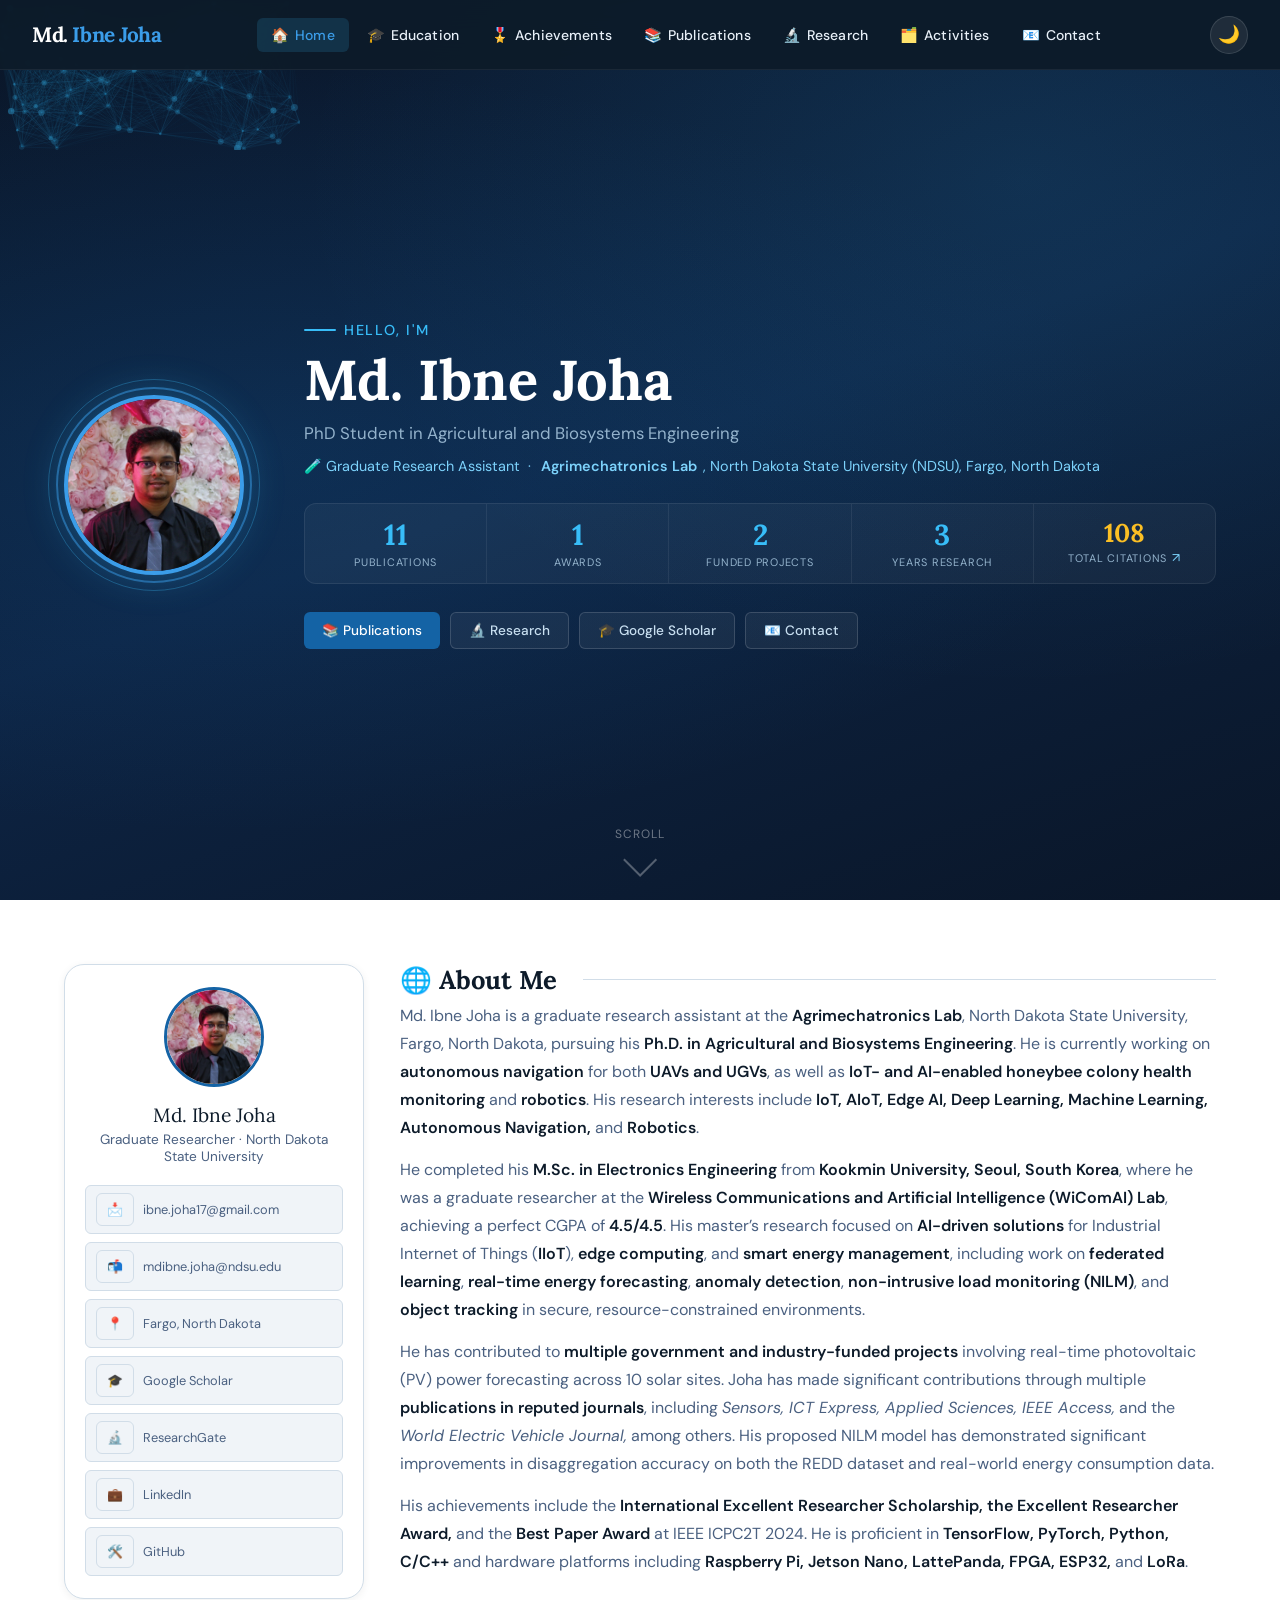
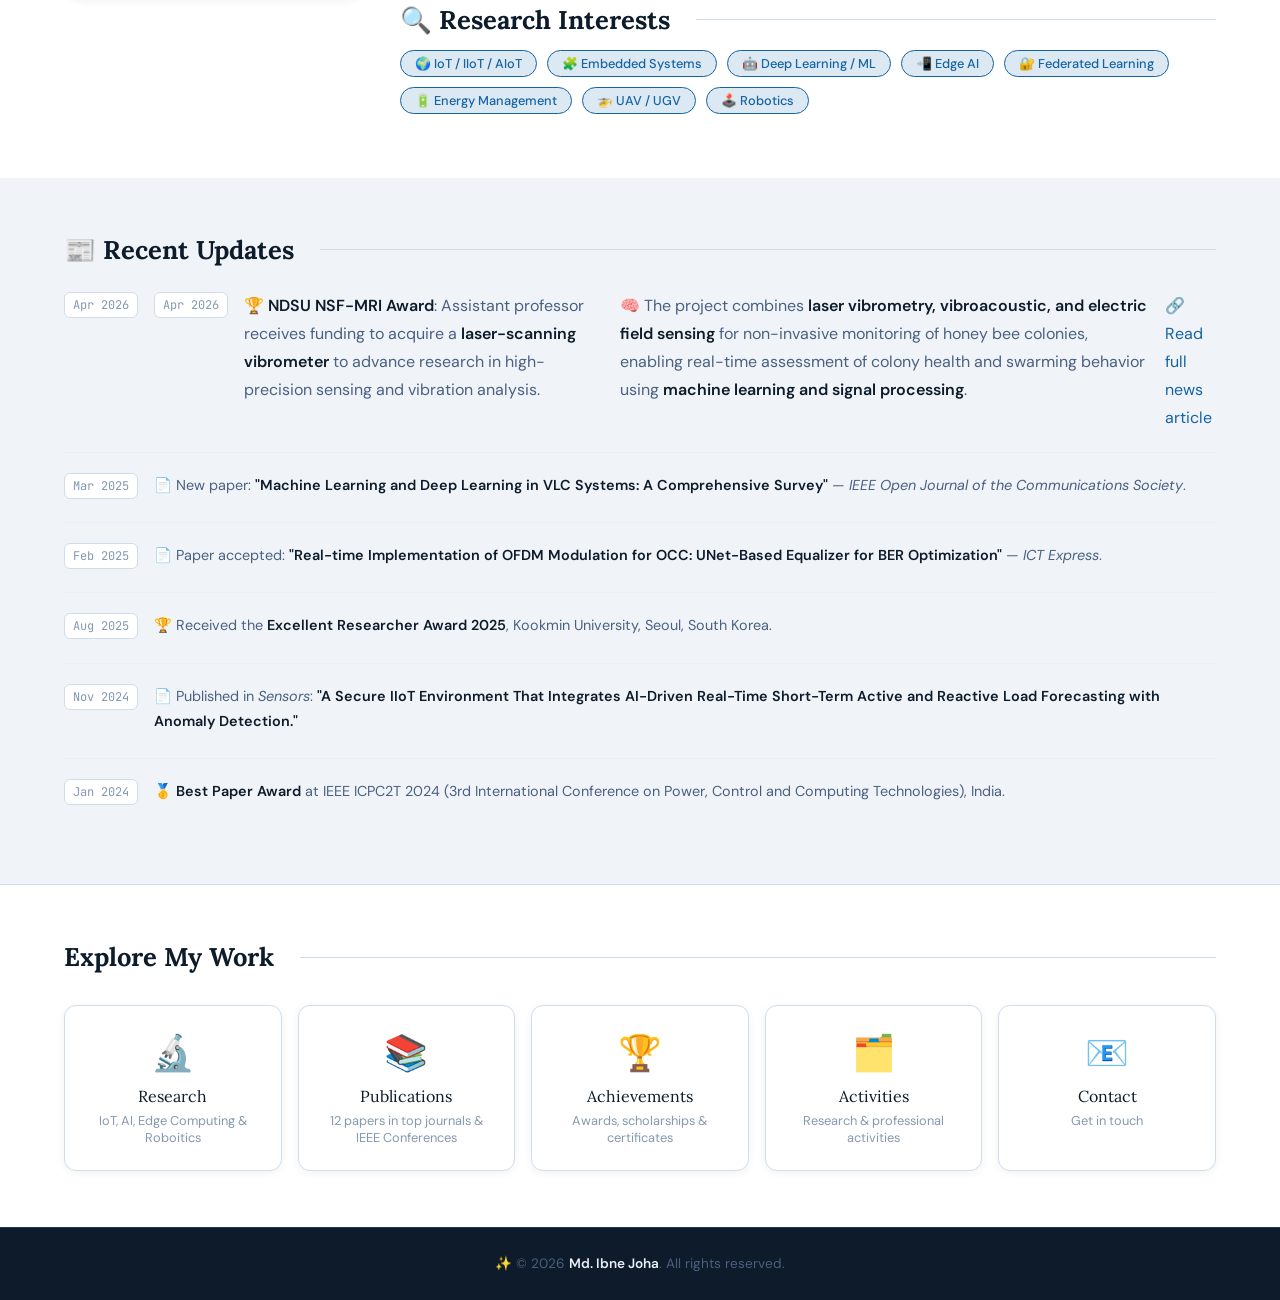
==== index.html @ 5183560c "Update index.html" ====
<!DOCTYPE html>
<html lang="en" data-theme="light">
<head>
  <meta charset="UTF-8">
  <meta name="viewport" content="width=device-width, initial-scale=1.0">
  <meta name="description" content="Md. Ibne Joha — Graduate Researcher in IoT, AI, Edge Computing, Robotics at Agrimechatronics Lab, North Dakota State University (NDSU)">
  <title>Md. Ibne Joha — Research Profile</title>
  <link rel="icon" href="data:image/svg+xml,<svg xmlns='http://www.w3.org/2000/svg' viewBox='0 0 100 100'><text y='.9em' font-size='90'>🔬</text></svg>">
  <link rel="stylesheet" href="styles.css">
  <script async src="https://www.googletagmanager.com/gtag/js?id=G-S2F9R0S5GG"></script>
  <script>window.dataLayer=window.dataLayer||[];function gtag(){dataLayer.push(arguments);}gtag('js',new Date());gtag('config','G-S2F9R0S5GG');</script>
</head>
<body>

<header>
  <div class="header-logo">Md.&nbsp;<span>Ibne Joha</span></div>
  <nav>
    <ul class="nav-links" id="navLinks">
      <li><a href="index.html"><span class="nav-icon">🏠</span> Home</a></li>
      <li><a href="education.html"><span class="nav-icon">🎓</span> Education</a></li>
      <li><a href="achievement.html"><span class="nav-icon">🎖️</span> Achievements</a></li>
      <li><a href="publication.html"><span class="nav-icon">📚</span> Publications</a></li>
      <li><a href="research.html"><span class="nav-icon">🔬</span> Research</a></li>
      <li><a href="activities.html"><span class="nav-icon">🗂️</span> Activities</a></li>
      <li><a href="contact.html"><span class="nav-icon">📧</span> Contact</a></li>
    </ul>
  </nav>
  <div class="header-actions">
    <button class="theme-btn" id="themeBtn" onclick="toggleTheme()" title="Toggle dark/light mode">🌙</button>
    <button class="hamburger" id="hamburger" aria-label="Menu">
      <span></span><span></span><span></span>
    </button>
  </div>
</header>

<!-- HERO -->
<section class="hero" id="home">
  <canvas id="hero-canvas"></canvas>
  <div class="hero-overlay"></div>
  <div class="hero-content">
    <div class="hero-photo-wrap">
      <div class="hero-photo-ring2"></div>
      <div class="hero-photo-ring"></div>
      <img src="Joha.png" alt="Md. Ibne Joha" class="hero-photo">
    </div>
    <div class="hero-text">
      <div class="hero-greeting">Hello, I'm</div>
      <h1 class="hero-name">Md. Ibne Joha</h1>
      <p class="hero-title">PhD Student in Agricultural and Biosystems Engineering &nbsp;</p>
      <p class="hero-affiliation">
        🧪 Graduate Research Assistant &nbsp;·&nbsp;
        <a href="https://sites.google.com/ndsu.edu/agriculturalmechatronicslab/home?authuser=0" target="_blank" rel="noopener" style="color:#7dd3fc;font-weight:600;">Agrimechatronics Lab</a>,
        North Dakota State University (NDSU), Fargo, North Dakota
      </p>
      <div class="hero-stats">
        <div class="hero-stat"><span class="num" data-count="13">0</span><span class="lbl">Publications</span></div>
        <div class="hero-stat"><span class="num" data-count="2">0</span><span class="lbl">Awards</span></div>
        <div class="hero-stat"><span class="num" data-count="3">0</span><span class="lbl">Funded Projects</span></div>
        <div class="hero-stat"><span class="num" data-count="4">0</span><span class="lbl">Years Research</span></div>
        <div class="hero-stat">
          <span class="num" id="hero-citations" style="font-size:1.6rem;">—</span>
          <span class="lbl" style="display:flex;align-items:center;gap:5px;">
            Total Citations
            <a href="https://scholar.google.com/citations?user=f1HR6ucAAAAJ&hl=en" target="_blank" rel="noopener"
               title="Google Scholar" style="color:#7dd3fc;font-size:0.8rem;line-height:1;">↗</a>
          </span>
        </div>
      </div>
      <div class="hero-links">
        <a href="publication.html" class="hero-link hero-link-primary">📚 Publications</a>
        <a href="research.html" class="hero-link hero-link-outline">🔬 Research</a>
        <a href="https://scholar.google.com/citations?user=f1HR6ucAAAAJ&hl=en" target="_blank" rel="noopener" class="hero-link hero-link-outline">🎓 Google Scholar</a>
        <a href="contact.html" class="hero-link hero-link-outline">📧 Contact</a>
      </div>
    </div>
  </div>
  <div class="scroll-hint"><span>Scroll</span><div class="arrow"></div></div>
</section>

<!-- ABOUT -->
<section class="about-section" id="about">
  <div class="container">
    <div class="about-grid">
      <div class="reveal-left">
        <div class="sidebar-card">
          <img src="Joha.png" alt="Md. Ibne Joha" class="sidebar-avatar">
          <div class="sidebar-name">Md. Ibne Joha</div>
          <div class="sidebar-role">Graduate Researcher · North Dakota State University</div>
          <ul class="contact-list">
            <li><a href="mailto:ibne.joha17@gmail.com" target="_blank" rel="noopener"><span class="contact-icon">📩</span>ibne.joha17@gmail.com</a></li>
            <li><a href="mailto:mdibne.joha@ndsu.edu" target="_blank" rel="noopener"><span class="contact-icon">📬</span>mdibne.joha@ndsu.edu</a></li>
            <li><span><span class="contact-icon">📍</span>Fargo, North Dakota</span></li>
            <li><a href="https://scholar.google.com/citations?user=f1HR6ucAAAAJ&hl=en" target="_blank" rel="noopener"><span class="contact-icon">🎓</span>Google Scholar</a></li>
            <li><a href="https://www.researchgate.net/profile/Md-Joha" target="_blank" rel="noopener"><span class="contact-icon">🔬</span>ResearchGate</a></li>
            <li><a href="https://www.linkedin.com/in/ibnejoha/" target="_blank" rel="noopener"><span class="contact-icon">💼</span>LinkedIn</a></li>
            <li><a href="https://github.com/IbneJoha" target="_blank" rel="noopener"><span class="contact-icon">🛠️</span>GitHub</a></li>
          </ul>
        </div>
      </div>
      <div>
        <div class="reveal">
          <h2 class="section-title">🌐 About Me</h2>
          <p style="margin-bottom:14px;">
          Md. Ibne Joha is a graduate research assistant at the <strong>Agrimechatronics Lab</strong>, North Dakota State University, Fargo, North Dakota, pursuing his <strong>Ph.D. in Agricultural and Biosystems Engineering</strong>. He is currently working on <strong>autonomous navigation</strong> for both <strong>UAVs and UGVs</strong>, as well as <strong>IoT- and AI-enabled honeybee colony health monitoring</strong> and <strong>robotics</strong>. His research interests include <strong>IoT, AIoT, Edge AI, Deep Learning, Machine Learning, Autonomous Navigation,</strong> and <strong>Robotics</strong>.
          </p>
          
          <p style="margin-bottom:14px;">
          He completed his <strong>M.Sc. in Electronics Engineering</strong> from <strong>Kookmin University, Seoul, South Korea</strong>, where he was a graduate researcher at the <strong>Wireless Communications and Artificial Intelligence (WiComAI) Lab</strong>, achieving a perfect CGPA of <strong>4.5/4.5</strong>. His master’s research focused on <strong>AI-driven solutions</strong> for Industrial Internet of Things (<strong>IIoT</strong>), <strong>edge computing</strong>, and <strong>smart energy management</strong>, including work on <strong>federated learning</strong>, <strong>real-time energy forecasting</strong>, <strong>anomaly detection</strong>, <strong>non-intrusive load monitoring (NILM)</strong>, and <strong>object tracking</strong> in secure, resource-constrained environments.
          </p>
          <p style="margin-bottom:14px;">He has contributed to <strong>multiple government and industry-funded projects</strong> involving real-time photovoltaic (PV) power forecasting across 10 solar sites. Joha has made significant contributions through multiple <strong>publications in reputed journals</strong>, including <em>Sensors, ICT Express, Applied Sciences, IEEE Access,</em> and the <em>World Electric Vehicle Journal,</em> among others. His proposed NILM model has demonstrated significant improvements in disaggregation accuracy on both the REDD dataset and real-world energy consumption data.</p>
          <p>His achievements include the <strong>International Excellent Researcher Scholarship, the Excellent Researcher Award,</strong> and the <strong>Best Paper Award</strong> at IEEE ICPC2T 2024. He is proficient in <strong>TensorFlow, PyTorch, Python, C/C++</strong> and hardware platforms including <strong>Raspberry Pi, Jetson Nano, LattePanda, FPGA, ESP32,</strong> and <strong>LoRa</strong>.</p>
        </div>
        <div class="reveal delay-2" style="margin-top:28px;">
          <h2 class="section-title">🔍 Research Interests</h2>
          <div class="tags-cloud" style="margin-top:14px;">
            <span class="tag">🌍 IoT / IIoT / AIoT</span>
            <span class="tag">🧩 Embedded Systems</span>
            <span class="tag">🤖 Deep Learning / ML</span>
            <span class="tag">📲 Edge AI</span>
            <span class="tag">🔐 Federated Learning</span>
            <span class="tag">🔋 Energy Management</span>
            <span class="tag">🚁 UAV / UGV</span>
            <span class="tag">🕹️ Robotics</span>
          </div>
        </div>
      </div>
    </div>
  </div>
</section>

<!-- NEWS -->
<section style="padding:56px 0;" id="news">
  <div class="container">
    <div class="reveal"><h2 class="section-title">📰 Recent Updates</h2></div>
    <div class="news-list">
    <div class="news-item reveal delay-1">
      <span class="news-date">Apr 2026</span>
        <span class="news-date">Apr 2026</span>
          <p>🏆 <strong>NDSU NSF-MRI Award</strong>: Assistant professor receives funding to acquire a <strong>laser-scanning vibrometer</strong> to advance research in high-precision sensing and vibration analysis.</p>
          <p>🧠 The project combines <strong>laser vibrometry, vibroacoustic, and electric field sensing</strong> for non-invasive monitoring of honey bee colonies, enabling real-time assessment of colony health and swarming behavior using <strong>machine learning and signal processing</strong>.</p>
          <p>🔗 <a href="https://www.ndsu.edu/news/2026-04-02-ndsu-assistant-professor-receives-nsf-mri-award-acquire-laser-scanning-vibrometer" target="_blank">Read full news article</a></p>
        </div>
      <div class="news-item reveal delay-1">
        <span class="news-date">Mar 2025</span>
        <div class="news-body"><p>📄 New paper: <strong>"Machine Learning and Deep Learning in VLC Systems: A Comprehensive Survey"</strong> — <em>IEEE Open Journal of the Communications Society</em>.</p></div>
      </div>
      <div class="news-item reveal delay-2">
        <span class="news-date">Feb 2025</span>
        <div class="news-body"><p>📄 Paper accepted: <strong>"Real-time Implementation of OFDM Modulation for OCC: UNet-Based Equalizer for BER Optimization"</strong> — <em>ICT Express</em>.</p></div>
      </div>
      <div class="news-item reveal delay-3">
        <span class="news-date">Aug 2025</span>
        <div class="news-body"><p>🏆 Received the <strong>Excellent Researcher Award 2025</strong>, Kookmin University, Seoul, South Korea.</p></div>
      </div>
      <div class="news-item reveal delay-4">
        <span class="news-date">Nov 2024</span>
        <div class="news-body"><p>📄 Published in <em>Sensors</em>: <strong>"A Secure IIoT Environment That Integrates AI-Driven Real-Time Short-Term Active and Reactive Load Forecasting with Anomaly Detection."</strong></p></div>
      </div>
      <div class="news-item reveal delay-5">
        <span class="news-date">Jan 2024</span>
        <div class="news-body"><p>🥇 <strong>Best Paper Award</strong> at IEEE ICPC2T 2024 (3rd International Conference on Power, Control and Computing Technologies), India.</p></div>
      </div>
    </div>
  </div>
</section>

<!-- QUICK LINKS -->
<section style="background:var(--bg-secondary);padding:56px 0;border-top:1px solid var(--border);">
  <div class="container">
    <div class="reveal" style="text-align:center;margin-bottom:32px;"><h2 class="section-title" style="justify-content:center;">Explore My Work</h2></div>
    <div style="display:grid;grid-template-columns:repeat(auto-fit,minmax(190px,1fr));gap:16px;">
      <a href="research.html" class="card reveal delay-1" style="text-align:center;text-decoration:none;display:block;">
        <div style="font-size:2.2rem;margin-bottom:10px;">🔬</div>
        <div style="font-family:var(--font-display);font-size:1rem;color:var(--text-primary);margin-bottom:6px;">Research</div>
        <div style="font-size:0.8rem;color:var(--text-muted);">IoT, AI, Edge Computing &amp; Roboitics</div>
      </a>
      <a href="publication.html" class="card reveal delay-2" style="text-align:center;text-decoration:none;display:block;">
        <div style="font-size:2.2rem;margin-bottom:10px;">📚</div>
        <div style="font-family:var(--font-display);font-size:1rem;color:var(--text-primary);margin-bottom:6px;">Publications</div>
        <div style="font-size:0.8rem;color:var(--text-muted);">12 papers in top journals &amp; IEEE Conferences</div>
      </a>
      <a href="achievement.html" class="card reveal delay-3" style="text-align:center;text-decoration:none;display:block;">
        <div style="font-size:2.2rem;margin-bottom:10px;">🏆</div>
        <div style="font-family:var(--font-display);font-size:1rem;color:var(--text-primary);margin-bottom:6px;">Achievements</div>
        <div style="font-size:0.8rem;color:var(--text-muted);">Awards, scholarships &amp; certificates</div>
      </a>
      <a href="activities.html" class="card reveal delay-4" style="text-align:center;text-decoration:none;display:block;">
        <div style="font-size:2.2rem;margin-bottom:10px;">🗂️</div>
        <div style="font-family:var(--font-display);font-size:1rem;color:var(--text-primary);margin-bottom:6px;">Activities</div>
        <div style="font-size:0.8rem;color:var(--text-muted);">Research &amp; professional activities</div>
      </a>
      <a href="contact.html" class="card reveal delay-5" style="text-align:center;text-decoration:none;display:block;">
        <div style="font-size:2.2rem;margin-bottom:10px;">📧</div>
        <div style="font-family:var(--font-display);font-size:1rem;color:var(--text-primary);margin-bottom:6px;">Contact</div>
        <div style="font-size:0.8rem;color:var(--text-muted);">Get in touch</div>
      </a>
    </div>
  </div>
</section>

<footer>
  <p>✨ © <script>document.write(new Date().getFullYear())</script>
    <strong style="color:#e8f0f8">Md. Ibne Joha</strong>. All rights reserved.
  </p>
</footer>

<script src="main.js"></script>
</body>
</html>
---- styles.css ----
/* =============================================
   MD. IBNE JOHA - Research Profile
   Design System — styles.css
   ============================================= */

@import url('https://fonts.googleapis.com/css2?family=Lora:ital,wght@0,400;0,600;0,700;1,400&family=DM+Sans:wght@300;400;500;600;700&family=JetBrains+Mono:wght@400;500&display=swap');

/* === CSS VARIABLES (LIGHT MODE DEFAULT) === */
:root {
  --bg-primary:    #f0f4f8;
  --bg-secondary:  #ffffff;
  --bg-card:       #ffffff;
  --bg-card-hover: #f8fafc;
  --text-primary:  #0d1b2a;
  --text-secondary:#4a6080;
  --text-muted:    #8499b1;
  --accent:        #1463a5;
  --accent-light:  #3b9de9;
  --accent-glow:   rgba(20, 99, 165, 0.15);
  --gold:          #c8902c;
  --gold-light:    #f5c842;
  --border:        #d1dde8;
  --border-light:  #e8eff5;
  --shadow-sm:     0 2px 8px rgba(13, 27, 42, 0.06);
  --shadow-md:     0 4px 20px rgba(13, 27, 42, 0.10);
  --shadow-lg:     0 8px 40px rgba(13, 27, 42, 0.15);
  --nav-bg:        rgba(13, 27, 42, 0.97);
  --nav-text:      #e8f0f8;
  --header-height: 70px;
  --radius-sm:     6px;
  --radius-md:     12px;
  --radius-lg:     20px;
  --transition:    all 0.3s cubic-bezier(0.4, 0, 0.2, 1);
  --font-display:  'Lora', Georgia, serif;
  --font-body:     'DM Sans', system-ui, sans-serif;
  --font-mono:     'JetBrains Mono', 'Courier New', monospace;
  --green:         #10b981;
  --green-bg:      rgba(16, 185, 129, 0.1);
  --amber:         #f59e0b;
  --amber-bg:      rgba(245, 158, 11, 0.1);
  --red:           #ef4444;
  --red-bg:        rgba(239, 68, 68, 0.1);
}

[data-theme="dark"] {
  --bg-primary:    #0a1628;
  --bg-secondary:  #0d1f33;
  --bg-card:       #112240;
  --bg-card-hover: #172d4e;
  --text-primary:  #e8f0f8;
  --text-secondary:#94b3cc;
  --text-muted:    #5d7d96;
  --accent:        #38bdf8;
  --accent-light:  #7dd3fc;
  --accent-glow:   rgba(56, 189, 248, 0.15);
  --gold:          #fbbf24;
  --gold-light:    #fde68a;
  --border:        #1e3a54;
  --border-light:  #1a3349;
  --shadow-sm:     0 2px 8px rgba(0, 0, 0, 0.2);
  --shadow-md:     0 4px 20px rgba(0, 0, 0, 0.3);
  --shadow-lg:     0 8px 40px rgba(0, 0, 0, 0.4);
  --nav-bg:        rgba(10, 22, 40, 0.98);
  --nav-text:      #cce4f5;
  --green:         #34d399;
  --green-bg:      rgba(52, 211, 153, 0.12);
  --amber:         #fbbf24;
  --amber-bg:      rgba(251, 191, 36, 0.12);
}

/* === RESET & BASE === */
*, *::before, *::after { box-sizing: border-box; margin: 0; padding: 0; }

html { scroll-behavior: smooth; font-size: 16px; }

body {
  font-family: var(--font-body);
  background: var(--bg-primary);
  color: var(--text-primary);
  min-height: 100vh;
  display: flex;
  flex-direction: column;
  transition: background 0.4s ease, color 0.4s ease;
  overflow-x: hidden;
}

/* === TYPOGRAPHY === */
h1, h2, h3 { font-family: var(--font-display); line-height: 1.25; }
h4, h5, h6 { font-family: var(--font-body); font-weight: 600; }
p { line-height: 1.75; color: var(--text-secondary); }
a { color: var(--accent); text-decoration: none; transition: var(--transition); }
a:hover { color: var(--accent-light); }
strong { color: var(--text-primary); font-weight: 600; }
em { color: var(--text-secondary); font-style: italic; }

/* === HEADER / NAV === */
header {
  position: fixed;
  top: 0; left: 0; right: 0;
  z-index: 1000;
  height: var(--header-height);
  background: var(--nav-bg);
  backdrop-filter: blur(20px);
  -webkit-backdrop-filter: blur(20px);
  border-bottom: 1px solid rgba(255,255,255,0.06);
  display: flex;
  align-items: center;
  justify-content: space-between;
  padding: 0 32px;
  transition: var(--transition);
}

header.scrolled {
  box-shadow: 0 4px 24px rgba(0,0,0,0.2);
}

.header-logo {
  font-family: var(--font-display);
  font-size: 1.3rem;
  font-weight: 700;
  color: #fff;
  white-space: nowrap;
  letter-spacing: -0.02em;
}

.header-logo span {
  color: var(--accent-light);
}

.nav-links {
  display: flex;
  align-items: center;
  gap: 4px;
  list-style: none;
}

.nav-links li a {
  color: var(--nav-text);
  font-size: 0.875rem;
  font-weight: 500;
  padding: 8px 14px;
  border-radius: var(--radius-sm);
  transition: var(--transition);
  display: flex;
  align-items: center;
  gap: 6px;
  white-space: nowrap;
  letter-spacing: 0.01em;
}

.nav-links li a:hover,
.nav-links li a.active {
  background: rgba(255,255,255,0.1);
  color: #fff;
}

.nav-links li a.active {
  background: rgba(56, 189, 248, 0.15);
  color: var(--accent-light);
}

.nav-icon { font-size: 0.9rem; }

/* === HEADER ACTIONS (theme toggle + hamburger) === */
.header-actions {
  display: flex;
  align-items: center;
  gap: 12px;
}

.theme-btn {
  background: rgba(255,255,255,0.08);
  border: 1px solid rgba(255,255,255,0.12);
  color: var(--nav-text);
  cursor: pointer;
  width: 38px; height: 38px;
  border-radius: 50%;
  display: flex;
  align-items: center;
  justify-content: center;
  font-size: 1.1rem;
  transition: var(--transition);
  flex-shrink: 0;
}

.theme-btn:hover {
  background: rgba(255,255,255,0.15);
  color: #fff;
  transform: scale(1.1);
}

.hamburger {
  display: none;
  flex-direction: column;
  gap: 5px;
  cursor: pointer;
  padding: 6px;
  background: none;
  border: none;
}

.hamburger span {
  display: block;
  width: 24px; height: 2px;
  background: var(--nav-text);
  border-radius: 2px;
  transition: var(--transition);
}

.hamburger.open span:nth-child(1) { transform: translateY(7px) rotate(45deg); }
.hamburger.open span:nth-child(2) { opacity: 0; }
.hamburger.open span:nth-child(3) { transform: translateY(-7px) rotate(-45deg); }

/* === MAIN CONTENT WRAPPER === */
main, .page-content {
  flex: 1;
  padding-top: calc(var(--header-height) + 40px);
  padding-bottom: 60px;
}

.container {
  max-width: 1200px;
  margin: 0 auto;
  padding: 0 24px;
}

.container-narrow {
  max-width: 860px;
  margin: 0 auto;
  padding: 0 24px;
}

/* === PAGE HERO BANNER === */
.page-banner {
  background: linear-gradient(135deg, var(--bg-card) 0%, var(--bg-primary) 100%);
  border-bottom: 1px solid var(--border);
  padding: 48px 0 36px;
  margin-bottom: 40px;
  text-align: center;
}

.page-banner h1 {
  font-size: clamp(1.8rem, 4vw, 2.8rem);
  color: var(--text-primary);
  margin-bottom: 8px;
}

.page-banner .banner-line {
  width: 60px; height: 4px;
  background: linear-gradient(90deg, var(--accent), var(--accent-light));
  border-radius: 2px;
  margin: 12px auto 0;
}

/* === SECTION TITLE === */
.section-title {
  font-family: var(--font-display);
  font-size: 1.6rem;
  color: var(--text-primary);
  margin-bottom: 6px;
  display: flex;
  align-items: center;
  gap: 10px;
}

.section-title::after {
  content: '';
  flex: 1;
  height: 1px;
  background: var(--border);
  margin-left: 16px;
}

/* === CARD === */
.card {
  background: var(--bg-card);
  border: 1px solid var(--border);
  border-radius: var(--radius-md);
  padding: 24px;
  transition: var(--transition);
  box-shadow: var(--shadow-sm);
}

.card:hover {
  transform: translateY(-3px);
  box-shadow: var(--shadow-md);
  border-color: var(--accent);
}

/* === BADGE === */
.badge {
  display: inline-flex;
  align-items: center;
  gap: 4px;
  font-size: 0.72rem;
  font-weight: 600;
  padding: 3px 10px;
  border-radius: 20px;
  letter-spacing: 0.04em;
  text-transform: uppercase;
  white-space: nowrap;
}

.badge-blue  { background: var(--accent-glow); color: var(--accent); border: 1px solid var(--accent); }
.badge-green { background: var(--green-bg); color: var(--green); border: 1px solid var(--green); }
.badge-gold  { background: var(--amber-bg); color: var(--amber); border: 1px solid var(--amber); }
.badge-gray  { background: var(--border-light); color: var(--text-muted); border: 1px solid var(--border); }
.badge-red   { background: var(--red-bg); color: var(--red); border: 1px solid var(--red); }

/* === BUTTONS === */
.btn {
  display: inline-flex;
  align-items: center;
  gap: 6px;
  padding: 9px 20px;
  border-radius: var(--radius-sm);
  font-size: 0.85rem;
  font-weight: 600;
  cursor: pointer;
  transition: var(--transition);
  border: none;
  font-family: var(--font-body);
}

.btn-primary {
  background: var(--accent);
  color: #fff;
}

.btn-primary:hover {
  background: var(--accent-light);
  color: #fff;
  transform: translateY(-1px);
  box-shadow: 0 4px 12px var(--accent-glow);
}

.btn-outline {
  background: transparent;
  color: var(--accent);
  border: 1px solid var(--accent);
}

.btn-outline:hover {
  background: var(--accent-glow);
  transform: translateY(-1px);
}

.btn-ghost {
  background: transparent;
  color: var(--text-secondary);
  border: 1px solid var(--border);
}

.btn-ghost:hover {
  background: var(--bg-card-hover);
  color: var(--text-primary);
}

/* === TAG / CHIP === */
.tag {
  display: inline-block;
  background: var(--accent-glow);
  color: var(--accent);
  border: 1px solid var(--accent);
  border-radius: 20px;
  padding: 4px 14px;
  font-size: 0.8rem;
  font-weight: 500;
  transition: var(--transition);
  cursor: default;
}

.tag:hover {
  background: var(--accent);
  color: #fff;
  transform: translateY(-1px);
}

/* === CITATION BADGE === */
.cite-count {
  display: inline-flex;
  align-items: center;
  gap: 5px;
  font-size: 0.78rem;
  font-weight: 600;
  padding: 3px 10px;
  background: var(--green-bg);
  color: var(--green);
  border: 1px solid var(--green);
  border-radius: 20px;
}

.cite-count.loading { opacity: 0.5; animation: pulse 1.5s infinite; }

/* Google Scholar profile stats bar */
.scholar-stats-bar {
  display: flex;
  gap: 0;
  border: 1px solid var(--border);
  border-radius: var(--radius-md);
  overflow: hidden;
  margin-bottom: 32px;
  background: var(--bg-card);
}

.scholar-stat {
  flex: 1;
  padding: 18px 20px;
  text-align: center;
  border-right: 1px solid var(--border);
  transition: var(--transition);
}

.scholar-stat:last-child { border-right: none; }
.scholar-stat:hover { background: var(--bg-card-hover); }

.scholar-stat-num {
  display: block;
  font-family: var(--font-display);
  font-size: 1.8rem;
  font-weight: 700;
  color: var(--accent);
  min-height: 2.2rem;
}

.scholar-stat-lbl {
  font-size: 0.72rem;
  text-transform: uppercase;
  letter-spacing: 0.08em;
  color: var(--text-muted);
  margin-top: 2px;
  display: block;
}

.scholar-stat-sublbl {
  font-size: 0.68rem;
  color: var(--text-muted);
  opacity: 0.7;
}

/* === FOOTER === */
footer {
  background: #0d1b2a;
  color: #8499b1;
  text-align: center;
  padding: 24px;
  font-size: 0.85rem;
  border-top: 1px solid #1e3a54;
}

footer a { color: #38bdf8; }
footer a:hover { color: #7dd3fc; }

/* === SCROLL ANIMATIONS === */
.reveal {
  opacity: 0;
  transform: translateY(30px);
  transition: opacity 0.6s ease, transform 0.6s ease;
}

.reveal.visible {
  opacity: 1;
  transform: translateY(0);
}

.reveal-left {
  opacity: 0;
  transform: translateX(-30px);
  transition: opacity 0.6s ease, transform 0.6s ease;
}

.reveal-left.visible {
  opacity: 1;
  transform: translateX(0);
}

.reveal-right {
  opacity: 0;
  transform: translateX(30px);
  transition: opacity 0.6s ease, transform 0.6s ease;
}

.reveal-right.visible {
  opacity: 1;
  transform: translateX(0);
}

/* Stagger delays */
.delay-1 { transition-delay: 0.1s; }
.delay-2 { transition-delay: 0.2s; }
.delay-3 { transition-delay: 0.3s; }
.delay-4 { transition-delay: 0.4s; }
.delay-5 { transition-delay: 0.5s; }

/* === KEYFRAMES === */
@keyframes pulse {
  0%, 100% { opacity: 1; }
  50%       { opacity: 0.4; }
}

@keyframes pulse-ring {
  0%   { transform: scale(1); opacity: 0.8; }
  70%  { transform: scale(1.15); opacity: 0; }
  100% { transform: scale(1.15); opacity: 0; }
}

@keyframes float {
  0%, 100% { transform: translateY(0px); }
  50%       { transform: translateY(-10px); }
}

@keyframes gradient-shift {
  0%   { background-position: 0% 50%; }
  50%  { background-position: 100% 50%; }
  100% { background-position: 0% 50%; }
}

@keyframes fadeInUp {
  from { opacity: 0; transform: translateY(20px); }
  to   { opacity: 1; transform: translateY(0); }
}

@keyframes count-up {
  from { opacity: 0; transform: scale(0.8); }
  to   { opacity: 1; transform: scale(1); }
}

@keyframes spin {
  to { transform: rotate(360deg); }
}

/* === DIVIDER === */
.divider {
  border: none;
  border-top: 1px solid var(--border);
  margin: 32px 0;
}

/* === TOOLTIPS === */
[data-tooltip] { position: relative; cursor: default; }
[data-tooltip]::after {
  content: attr(data-tooltip);
  position: absolute;
  bottom: calc(100% + 8px);
  left: 50%;
  transform: translateX(-50%);
  background: #0d1b2a;
  color: #e8f0f8;
  font-size: 0.75rem;
  padding: 5px 10px;
  border-radius: 4px;
  white-space: nowrap;
  pointer-events: none;
  opacity: 0;
  transition: opacity 0.2s;
  z-index: 100;
}

[data-tooltip]:hover::after { opacity: 1; }

/* ============ PAGE-SPECIFIC STYLES ============ */

/* --- INDEX HERO --- */
.hero {
  position: relative;
  min-height: 100vh;
  display: flex;
  align-items: center;
  overflow: hidden;
  padding-top: var(--header-height);
  background: linear-gradient(160deg, #0a1628 0%, #0d2444 50%, #0a1628 100%);
}

#hero-canvas {
  position: absolute;
  inset: 0;
  z-index: 0;
  opacity: 0.6;
}

.hero-overlay {
  position: absolute;
  inset: 0;
  background: radial-gradient(ellipse at 20% 50%, rgba(20, 99, 165, 0.2) 0%, transparent 60%),
              radial-gradient(ellipse at 80% 20%, rgba(56, 189, 248, 0.1) 0%, transparent 50%);
  z-index: 1;
}

.hero-content {
  position: relative;
  z-index: 2;
  width: 100%;
  max-width: 1200px;
  margin: 0 auto;
  padding: 60px 24px;
  display: grid;
  grid-template-columns: auto 1fr;
  gap: 60px;
  align-items: center;
}

.hero-photo-wrap {
  position: relative;
  display: flex;
  justify-content: center;
}

.hero-photo-ring {
  position: absolute;
  inset: -8px;
  border: 2px solid var(--accent-light);
  border-radius: 50%;
  animation: pulse-ring 3s ease-out infinite;
  opacity: 0.5;
}

.hero-photo-ring2 {
  position: absolute;
  inset: -16px;
  border: 1px solid rgba(56, 189, 248, 0.3);
  border-radius: 50%;
  animation: pulse-ring 3s ease-out 1.5s infinite;
}

.hero-photo {
  width: 180px;
  height: 180px;
  border-radius: 50%;
  object-fit: cover;
  border: 4px solid var(--accent-light);
  box-shadow: 0 0 40px rgba(56, 189, 248, 0.3);
  display: block;
  animation: float 6s ease-in-out infinite;
}

.hero-text { color: #e8f0f8; }

.hero-greeting {
  font-size: 0.9rem;
  font-weight: 500;
  color: #38bdf8;
  letter-spacing: 0.12em;
  text-transform: uppercase;
  margin-bottom: 10px;
  display: flex;
  align-items: center;
  gap: 8px;
  animation: fadeInUp 0.6s ease both;
}

.hero-greeting::before {
  content: '';
  display: inline-block;
  width: 32px; height: 2px;
  background: #38bdf8;
  border-radius: 1px;
}

.hero-name {
  font-family: var(--font-display);
  font-size: clamp(2rem, 5vw, 3.5rem);
  font-weight: 700;
  color: #fff;
  line-height: 1.1;
  margin-bottom: 8px;
  animation: fadeInUp 0.6s ease 0.1s both;
}

.hero-title {
  font-size: 1.05rem;
  color: #94b3cc;
  margin-bottom: 6px;
  animation: fadeInUp 0.6s ease 0.2s both;
}

.hero-affiliation {
  font-size: 0.9rem;
  color: #7dd3fc;
  margin-bottom: 24px;
  display: flex;
  align-items: center;
  gap: 6px;
  animation: fadeInUp 0.6s ease 0.3s both;
}

.hero-stats {
  display: flex;
  gap: 0;
  margin-bottom: 28px;
  animation: fadeInUp 0.6s ease 0.4s both;
  flex-wrap: wrap;
  background: rgba(255,255,255,0.04);
  border: 1px solid rgba(255,255,255,0.08);
  border-radius: var(--radius-md);
  overflow: hidden;
}

.hero-stat {
  text-align: center;
  padding: 14px 20px;
  border-right: 1px solid rgba(255,255,255,0.07);
  flex: 1;
  min-width: 90px;
}

.hero-stat:last-child { border-right: none; }

.hero-stat .num {
  font-family: var(--font-display);
  font-size: 1.8rem;
  font-weight: 700;
  color: #38bdf8;
  display: block;
  line-height: 1.2;
}

.hero-stat:last-child .num {
  color: #fbbf24; /* gold for citations */
}

.hero-stat .lbl {
  font-size: 0.68rem;
  text-transform: uppercase;
  letter-spacing: 0.07em;
  color: #94b3cc;
  margin-top: 2px;
  display: flex;
  align-items: center;
  justify-content: center;
  gap: 3px;
}

.hero-links {
  display: flex;
  gap: 10px;
  flex-wrap: wrap;
  animation: fadeInUp 0.6s ease 0.5s both;
}

.hero-link {
  display: flex;
  align-items: center;
  gap: 6px;
  padding: 9px 18px;
  border-radius: var(--radius-sm);
  font-size: 0.85rem;
  font-weight: 500;
  transition: var(--transition);
  text-decoration: none;
}

.hero-link-primary {
  background: var(--accent);
  color: #fff;
}

.hero-link-primary:hover {
  background: #1d7fcf;
  color: #fff;
  transform: translateY(-2px);
  box-shadow: 0 4px 15px rgba(56, 189, 248, 0.3);
}

.hero-link-outline {
  background: rgba(255,255,255,0.05);
  color: #c8dff0;
  border: 1px solid rgba(255,255,255,0.15);
}

.hero-link-outline:hover {
  background: rgba(255,255,255,0.12);
  color: #fff;
  transform: translateY(-2px);
}

/* Hero scroll indicator */
.scroll-hint {
  position: absolute;
  bottom: 28px;
  left: 50%;
  transform: translateX(-50%);
  z-index: 2;
  display: flex;
  flex-direction: column;
  align-items: center;
  gap: 6px;
  color: rgba(255,255,255,0.4);
  font-size: 0.75rem;
  letter-spacing: 0.08em;
  text-transform: uppercase;
}

.scroll-hint .arrow {
  width: 24px; height: 24px;
  border-right: 2px solid rgba(255,255,255,0.3);
  border-bottom: 2px solid rgba(255,255,255,0.3);
  transform: rotate(45deg);
  animation: bounce 1.5s ease-in-out infinite;
}

@keyframes bounce {
  0%, 100% { transform: rotate(45deg) translate(0, 0); }
  50%       { transform: rotate(45deg) translate(4px, 4px); }
}

/* --- HOME SECTIONS BELOW HERO --- */
.home-sections {
  background: var(--bg-primary);
}

.about-section, .interests-section, .news-section {
  padding: 64px 0;
}

.about-section { background: var(--bg-secondary); }

.about-grid {
  display: grid;
  grid-template-columns: 300px 1fr;
  gap: 36px;
  align-items: start;
}

.sidebar-card {
  background: var(--bg-card);
  border: 1px solid var(--border);
  border-radius: var(--radius-lg);
  padding: 22px 20px;
  box-shadow: var(--shadow-sm);
}

.sidebar-avatar {
  width: 100px; height: 100px;
  border-radius: 50%;
  border: 3px solid var(--accent);
  object-fit: cover;
  margin: 0 auto 16px;
  display: block;
}

.sidebar-name {
  font-family: var(--font-display);
  font-size: 1.2rem;
  text-align: center;
  color: var(--text-primary);
  margin-bottom: 4px;
}

.sidebar-role {
  font-size: 0.85rem;
  color: var(--text-secondary);
  text-align: center;
  margin-bottom: 20px;
}

.contact-list {
  list-style: none;
  display: flex;
  flex-direction: column;
  gap: 8px;
}

.contact-list li a, .contact-list li span {
  display: flex;
  align-items: center;
  gap: 9px;
  font-size: 0.8rem;
  color: var(--text-secondary);
  padding: 7px 10px;
  border-radius: var(--radius-sm);
  border: 1px solid var(--border);
  background: var(--bg-primary);
  transition: var(--transition);
  overflow: hidden;
  white-space: nowrap;
  text-overflow: ellipsis;
  min-width: 0;
}

.contact-list li a:hover {
  background: var(--accent-glow);
  border-color: var(--accent);
  color: var(--accent);
}

.contact-icon { font-size: 0.95rem; flex-shrink: 0; }

/* Research interests tags cloud */
.tags-cloud {
  display: flex;
  flex-wrap: wrap;
  gap: 10px;
  margin-top: 16px;
}

/* News / Recent updates */
.news-list {
  display: flex;
  flex-direction: column;
  gap: 0;
}

.news-item {
  display: flex;
  gap: 16px;
  padding: 20px 0;
  border-bottom: 1px solid var(--border-light);
}

.news-item:last-child { border-bottom: none; }

.news-date {
  flex-shrink: 0;
  font-family: var(--font-mono);
  font-size: 0.75rem;
  color: var(--text-muted);
  background: var(--bg-card);
  border: 1px solid var(--border);
  border-radius: 6px;
  padding: 4px 8px;
  height: fit-content;
  white-space: nowrap;
}

.news-body p {
  font-size: 0.9rem;
  margin-bottom: 4px;
  color: var(--text-secondary);
}

/* --- EDUCATION PAGE --- */
.timeline {
  position: relative;
  padding-left: 40px;
}

.timeline::before {
  content: '';
  position: absolute;
  left: 16px; top: 0; bottom: 0;
  width: 2px;
  background: linear-gradient(to bottom, var(--accent), transparent);
}

.timeline-item {
  position: relative;
  margin-bottom: 40px;
}

.timeline-dot {
  position: absolute;
  left: -32px; top: 6px;
  width: 16px; height: 16px;
  background: var(--bg-card);
  border: 3px solid var(--accent);
  border-radius: 50%;
  z-index: 1;
  box-shadow: 0 0 0 4px var(--accent-glow);
  transition: var(--transition);
}

.timeline-item:hover .timeline-dot {
  background: var(--accent);
  box-shadow: 0 0 0 6px var(--accent-glow);
}

.timeline-card {
  background: var(--bg-card);
  border: 1px solid var(--border);
  border-radius: var(--radius-md);
  padding: 24px 28px;
  box-shadow: var(--shadow-sm);
  transition: var(--transition);
}

.timeline-card:hover {
  transform: translateX(6px);
  border-color: var(--accent);
  box-shadow: var(--shadow-md);
}

.timeline-header {
  display: flex;
  justify-content: space-between;
  align-items: flex-start;
  gap: 16px;
  flex-wrap: wrap;
}

.timeline-inst {
  font-family: var(--font-display);
  font-size: 1.1rem;
  color: var(--text-primary);
  margin-bottom: 4px;
}

.timeline-degree {
  font-size: 0.9rem;
  color: var(--text-secondary);
  margin-bottom: 8px;
}

.timeline-meta {
  display: flex;
  gap: 12px;
  flex-wrap: wrap;
  align-items: center;
}

.timeline-date {
  font-family: var(--font-mono);
  font-size: 0.78rem;
  color: var(--accent);
  background: var(--accent-glow);
  padding: 3px 10px;
  border-radius: 20px;
  white-space: nowrap;
}

.timeline-loc {
  font-size: 0.82rem;
  color: var(--text-muted);
  display: flex;
  align-items: center;
  gap: 4px;
}

/* --- ACHIEVEMENT PAGE — ACCORDION --- */
.achievement-accordion {
  display: flex;
  flex-direction: column;
  gap: 0;
  border: 1px solid var(--border);
  border-radius: var(--radius-md);
  overflow: hidden;
  box-shadow: var(--shadow-sm);
}

.achievement-row {
  border-bottom: 1px solid var(--border);
}

.achievement-row:last-child {
  border-bottom: none;
}

.achievement-header {
  width: 100%;
  background: var(--bg-card);
  border: none;
  padding: 16px 20px;
  display: flex;
  align-items: center;
  gap: 14px;
  cursor: pointer;
  text-align: left;
  transition: var(--transition);
  font-family: var(--font-body);
}

.achievement-header:hover {
  background: var(--bg-card-hover);
}

.achievement-header.open {
  background: var(--accent-glow);
  border-left: 3px solid var(--accent);
}

.ach-icon {
  font-size: 1.3rem;
  flex-shrink: 0;
  width: 32px;
  text-align: center;
}

.ach-title-text {
  flex: 1;
  font-size: 0.95rem;
  font-weight: 600;
  color: var(--text-primary);
  line-height: 1.4;
}

.ach-meta {
  display: flex;
  gap: 6px;
  align-items: center;
  flex-shrink: 0;
  flex-wrap: wrap;
  justify-content: flex-end;
}

.ach-chevron {
  font-size: 0.65rem;
  color: var(--text-muted);
  transition: transform 0.3s ease;
  flex-shrink: 0;
  margin-left: 4px;
}

.achievement-header.open .ach-chevron {
  transform: rotate(180deg);
}

.achievement-body {
  display: none;
  padding: 0 20px 20px 66px;
  background: var(--bg-card);
  border-top: 1px solid var(--border-light);
}

.achievement-body.open {
  display: block;
  animation: fadeInUp 0.2s ease;
}

.achievement-body p {
  font-size: 0.875rem;
  color: var(--text-secondary);
  line-height: 1.7;
  margin-top: 14px;
  margin-bottom: 0;
}

.achievement-imgs {
  margin-top: 14px;
  display: flex;
  flex-wrap: wrap;
  gap: 10px;
}

.achievement-imgs img {
  max-width: 100%;
  width: 220px;
  height: 150px;
  object-fit: cover;
  border-radius: var(--radius-sm);
  border: 1px solid var(--border);
  cursor: pointer;
  transition: var(--transition);
}

.achievement-imgs img:hover {
  transform: scale(1.03);
  box-shadow: var(--shadow-md);
}

/* Lightbox */
.lightbox {
  position: fixed;
  inset: 0;
  z-index: 9999;
  background: rgba(0,0,0,0.9);
  display: flex;
  align-items: center;
  justify-content: center;
  opacity: 0;
  pointer-events: none;
  transition: opacity 0.3s ease;
}

.lightbox.open {
  opacity: 1;
  pointer-events: all;
}

.lightbox img {
  max-width: 90vw;
  max-height: 85vh;
  border-radius: var(--radius-sm);
  box-shadow: 0 0 60px rgba(0,0,0,0.5);
}

.lightbox-close {
  position: absolute;
  top: 20px; right: 24px;
  background: rgba(255,255,255,0.15);
  border: 1px solid rgba(255,255,255,0.3);
  color: #fff;
  font-size: 1.4rem;
  width: 40px; height: 40px;
  border-radius: 50%;
  cursor: pointer;
  display: flex;
  align-items: center;
  justify-content: center;
  transition: var(--transition);
}
.lightbox-close:hover { background: rgba(255,255,255,0.25); }

/* --- PUBLICATION PAGE --- */
.pub-stats-bar {
  display: grid;
  grid-template-columns: repeat(auto-fit, minmax(120px, 1fr));
  gap: 16px;
  margin-bottom: 32px;
}

.pub-stat-card {
  background: var(--bg-card);
  border: 1px solid var(--border);
  border-radius: var(--radius-md);
  padding: 20px;
  text-align: center;
  transition: var(--transition);
}

.pub-stat-card:hover { border-color: var(--accent); }

.pub-stat-num {
  font-family: var(--font-display);
  font-size: 2.2rem;
  font-weight: 700;
  color: var(--accent);
  display: block;
}

.pub-stat-lbl {
  font-size: 0.75rem;
  text-transform: uppercase;
  letter-spacing: 0.08em;
  color: var(--text-muted);
}

.pub-filters {
  display: flex;
  gap: 8px;
  margin-bottom: 24px;
  flex-wrap: wrap;
}

.filter-btn {
  padding: 8px 20px;
  border-radius: 20px;
  font-size: 0.85rem;
  font-weight: 500;
  border: 1px solid var(--border);
  background: var(--bg-card);
  color: var(--text-secondary);
  cursor: pointer;
  transition: var(--transition);
}

.filter-btn:hover, .filter-btn.active {
  background: var(--accent);
  color: #fff;
  border-color: var(--accent);
}

.pub-list {
  display: flex;
  flex-direction: column;
  gap: 16px;
}

.pub-card {
  background: var(--bg-card);
  border: 1px solid var(--border);
  border-left: 4px solid var(--accent);
  border-radius: var(--radius-md);
  padding: 24px;
  transition: var(--transition);
}

.pub-card:hover {
  box-shadow: var(--shadow-md);
  border-color: var(--accent);
}

.pub-card.conference {
  border-left-color: var(--gold);
}

.pub-card-header {
  display: flex;
  justify-content: space-between;
  align-items: flex-start;
  gap: 12px;
  margin-bottom: 10px;
  flex-wrap: wrap;
}

.pub-title {
  font-family: var(--font-display);
  font-size: 1rem;
  font-weight: 600;
  color: var(--text-primary);
  line-height: 1.4;
}

.pub-authors {
  font-size: 0.875rem;
  color: var(--text-secondary);
  margin-bottom: 6px;
  line-height: 1.5;
}

.pub-authors .me { color: var(--accent); font-weight: 600; }

.pub-journal {
  font-size: 0.82rem;
  color: var(--text-muted);
  font-style: italic;
  margin-bottom: 14px;
}

.pub-journal strong { font-style: normal; color: var(--text-secondary); }

.pub-actions {
  display: flex;
  gap: 8px;
  flex-wrap: wrap;
  align-items: center;
}

/* Cite dropdown */
.cite-dropdown-wrap { position: relative; }

.cite-panel {
  position: fixed;
  background: var(--bg-card);
  border: 1px solid var(--border);
  border-radius: var(--radius-md);
  padding: 16px;
  width: 460px;
  max-width: calc(100vw - 32px);
  box-shadow: var(--shadow-lg);
  z-index: 9999;
  display: none;
}

.cite-panel.open { display: block; animation: fadeInUp 0.2s ease; }

.cite-tabs {
  display: flex;
  gap: 4px;
  margin-bottom: 12px;
}

.cite-tab {
  padding: 5px 14px;
  border-radius: 16px;
  font-size: 0.78rem;
  font-weight: 600;
  cursor: pointer;
  border: 1px solid var(--border);
  background: var(--bg-primary);
  color: var(--text-secondary);
  transition: var(--transition);
}

.cite-tab.active { background: var(--accent); color: #fff; border-color: var(--accent); }

.cite-text-box {
  background: var(--bg-primary);
  border: 1px solid var(--border);
  border-radius: var(--radius-sm);
  padding: 12px;
  font-family: var(--font-mono);
  font-size: 0.75rem;
  line-height: 1.6;
  color: var(--text-secondary);
  white-space: pre-wrap;
  max-height: 140px;
  overflow-y: auto;
  margin-bottom: 8px;
}

/* --- RESEARCH PAGE --- */
.research-page-layout {
  display: grid;
  grid-template-columns: 220px 1fr;
  gap: 32px;
  align-items: start;
}

/* Sticky sidebar for research & activities */
.page-sidebar {
  position: sticky;
  top: calc(var(--header-height) + 20px);
  background: var(--bg-card);
  border: 1px solid var(--border);
  border-radius: var(--radius-md);
  overflow: hidden;
  box-shadow: var(--shadow-sm);
}

.page-sidebar-title {
  background: var(--accent);
  color: #fff;
  font-size: 0.75rem;
  font-weight: 700;
  text-transform: uppercase;
  letter-spacing: 0.1em;
  padding: 12px 16px;
}

.page-sidebar-nav {
  list-style: none;
  padding: 8px 0;
}

.page-sidebar-nav li a {
  display: flex;
  align-items: center;
  gap: 10px;
  padding: 10px 16px;
  font-size: 0.83rem;
  font-weight: 500;
  color: var(--text-secondary);
  text-decoration: none;
  transition: var(--transition);
  border-left: 3px solid transparent;
}

.page-sidebar-nav li a:hover {
  background: var(--accent-glow);
  color: var(--accent);
  border-left-color: var(--accent);
}

.page-sidebar-nav li a.active {
  background: var(--accent-glow);
  color: var(--accent);
  border-left-color: var(--accent);
  font-weight: 600;
}

.page-sidebar-nav li a .nav-dot {
  width: 8px; height: 8px;
  border-radius: 50%;
  background: var(--border);
  flex-shrink: 0;
  transition: var(--transition);
}

.page-sidebar-nav li a:hover .nav-dot,
.page-sidebar-nav li a.active .nav-dot {
  background: var(--accent);
}

.research-grid {
  display: grid;
  grid-template-columns: repeat(auto-fill, minmax(300px, 1fr));
  gap: 24px;
}

.research-card {
  background: var(--bg-card);
  border: 1px solid var(--border);
  border-radius: var(--radius-md);
  overflow: hidden;
  transition: var(--transition);
  box-shadow: var(--shadow-sm);
}

.research-card:hover {
  transform: translateY(-4px);
  box-shadow: var(--shadow-lg);
  border-color: var(--accent);
}

.research-img-wrap {
  width: 100%;
  height: 200px;
  background: var(--bg-primary);
  border-bottom: 1px solid var(--border);
  display: flex;
  align-items: center;
  justify-content: center;
  overflow: hidden;
}

.research-img {
  width: 100%;
  height: 100%;
  object-fit: contain;
  object-position: center;
  display: block;
  padding: 8px;
}

.research-body { padding: 20px; }

.research-card-title {
  font-family: var(--font-display);
  font-size: 0.95rem;
  color: var(--text-primary);
  margin-bottom: 10px;
  line-height: 1.4;
}

.research-card-desc {
  font-size: 0.85rem;
  color: var(--text-secondary);
  line-height: 1.65;
}

/* --- CONTACT PAGE --- */
.contact-grid {
  display: grid;
  grid-template-columns: 1fr 1fr;
  gap: 32px;
}

.contact-links-list {
  list-style: none;
  display: flex;
  flex-direction: column;
  gap: 10px;
}

.contact-links-list li a {
  display: flex;
  align-items: center;
  gap: 12px;
  padding: 14px 18px;
  background: var(--bg-card);
  border: 1px solid var(--border);
  border-radius: var(--radius-sm);
  color: var(--text-secondary);
  font-size: 0.9rem;
  font-weight: 500;
  transition: var(--transition);
}

.contact-links-list li a:hover {
  border-color: var(--accent);
  background: var(--accent-glow);
  color: var(--accent);
  transform: translateX(4px);
}

.contact-link-icon { font-size: 1.2rem; flex-shrink: 0; }

.address-card {
  background: var(--bg-card);
  border: 1px solid var(--border);
  border-radius: var(--radius-md);
  padding: 20px 24px;
  margin-bottom: 16px;
  transition: var(--transition);
}

.address-card:hover { border-color: var(--accent); }

.address-card h3 {
  font-size: 0.9rem;
  color: var(--accent);
  text-transform: uppercase;
  letter-spacing: 0.08em;
  margin-bottom: 10px;
  display: flex;
  align-items: center;
  gap: 8px;
}

.address-card p {
  font-size: 0.87rem;
  line-height: 1.7;
}

/* --- ACTIVITIES PAGE --- */
.activities-section {
  margin-bottom: 48px;
}

.activities-section-title {
  font-family: var(--font-display);
  font-size: 1.1rem;
  color: var(--accent);
  text-transform: uppercase;
  letter-spacing: 0.08em;
  font-style: italic;
  margin-bottom: 16px;
  padding-bottom: 8px;
  border-bottom: 2px solid var(--border);
}

.activity-list {
  list-style: none;
  display: flex;
  flex-direction: column;
  gap: 12px;
}

.activity-item {
  display: flex;
  gap: 12px;
  padding: 16px 18px;
  background: var(--bg-card);
  border: 1px solid var(--border);
  border-left: 3px solid var(--accent);
  border-radius: var(--radius-sm);
  transition: var(--transition);
}

.activity-item:hover {
  border-color: var(--accent);
  box-shadow: var(--shadow-sm);
  transform: translateX(3px);
}

/* --- ACTIVITIES PAGE --- */
.activities-page-layout {
  display: grid;
  grid-template-columns: 220px 1fr;
  gap: 32px;
  align-items: start;
}

.activities-section {
  margin-bottom: 56px;
  scroll-margin-top: calc(var(--header-height) + 24px);
}

.activities-section-title {
  font-family: var(--font-display);
  font-size: 1.1rem;
  color: var(--accent);
  text-transform: uppercase;
  letter-spacing: 0.08em;
  font-style: italic;
  margin-bottom: 16px;
  padding-bottom: 8px;
  border-bottom: 2px solid var(--border);
}

.activity-list {
  list-style: none;
  display: flex;
  flex-direction: column;
  gap: 12px;
}

.activity-item {
  display: flex;
  gap: 12px;
  padding: 16px 18px;
  background: var(--bg-card);
  border: 1px solid var(--border);
  border-left: 3px solid var(--accent);
  border-radius: var(--radius-sm);
  transition: var(--transition);
}

.activity-item:hover {
  border-color: var(--accent);
  box-shadow: var(--shadow-sm);
  transform: translateX(3px);
}

.activity-dot {
  width: 8px; height: 8px;
  border-radius: 50%;
  background: var(--accent);
  flex-shrink: 0;
  margin-top: 7px;
}

.activity-text { font-size: 0.875rem; color: var(--text-secondary); line-height: 1.6; }
.activity-text strong { color: var(--text-primary); }
.activity-text a { color: var(--accent); }

/* === RESPONSIVE === */
@media (max-width: 900px) {
  .hero-content { grid-template-columns: 1fr; text-align: center; gap: 30px; }
  .hero-photo-wrap { justify-content: center; }
  .hero-greeting, .hero-affiliation { justify-content: center; }
  .hero-stats { justify-content: center; }
  .hero-links { justify-content: center; }
  .about-grid { grid-template-columns: 1fr; }
  .contact-grid { grid-template-columns: 1fr; }
  .research-grid { grid-template-columns: 1fr; }
  .research-page-layout { grid-template-columns: 1fr; }
  .activities-page-layout { grid-template-columns: 1fr; }
  .page-sidebar { position: static; }
}

@media (max-width: 768px) {
  header { padding: 0 16px; }
  .header-logo { font-size: 1.1rem; }

  .nav-links {
    position: fixed;
    top: var(--header-height);
    left: 0; right: 0;
    background: #0d1b2a;
    flex-direction: column;
    align-items: stretch;
    padding: 12px 16px 20px;
    gap: 4px;
    border-bottom: 1px solid #1e3a54;
    transform: translateY(-110%);
    transition: transform 0.3s ease;
    z-index: 999;
  }

  .nav-links.open { transform: translateY(0); }
  .nav-links li a { justify-content: flex-start; padding: 12px 16px; }
  .hamburger { display: flex; }

  main, .page-content { padding-top: calc(var(--header-height) + 20px); }
  .hero { padding-top: var(--header-height); }
  .hero-content { padding: 40px 20px; }

  .achievements-grid { grid-template-columns: 1fr; }
  .pub-stats-bar { grid-template-columns: repeat(2, 1fr); }
  .timeline { padding-left: 24px; }
  .timeline::before { left: 8px; }
  .timeline-dot { left: -24px; }
  .timeline-header { flex-direction: column; gap: 8px; }
  .cite-panel { width: 300px; }
}

@media (max-width: 480px) {
  .container, .container-narrow { padding: 0 16px; }
  .hero-stats { gap: 20px; }
  .hero-photo { width: 140px; height: 140px; }
}
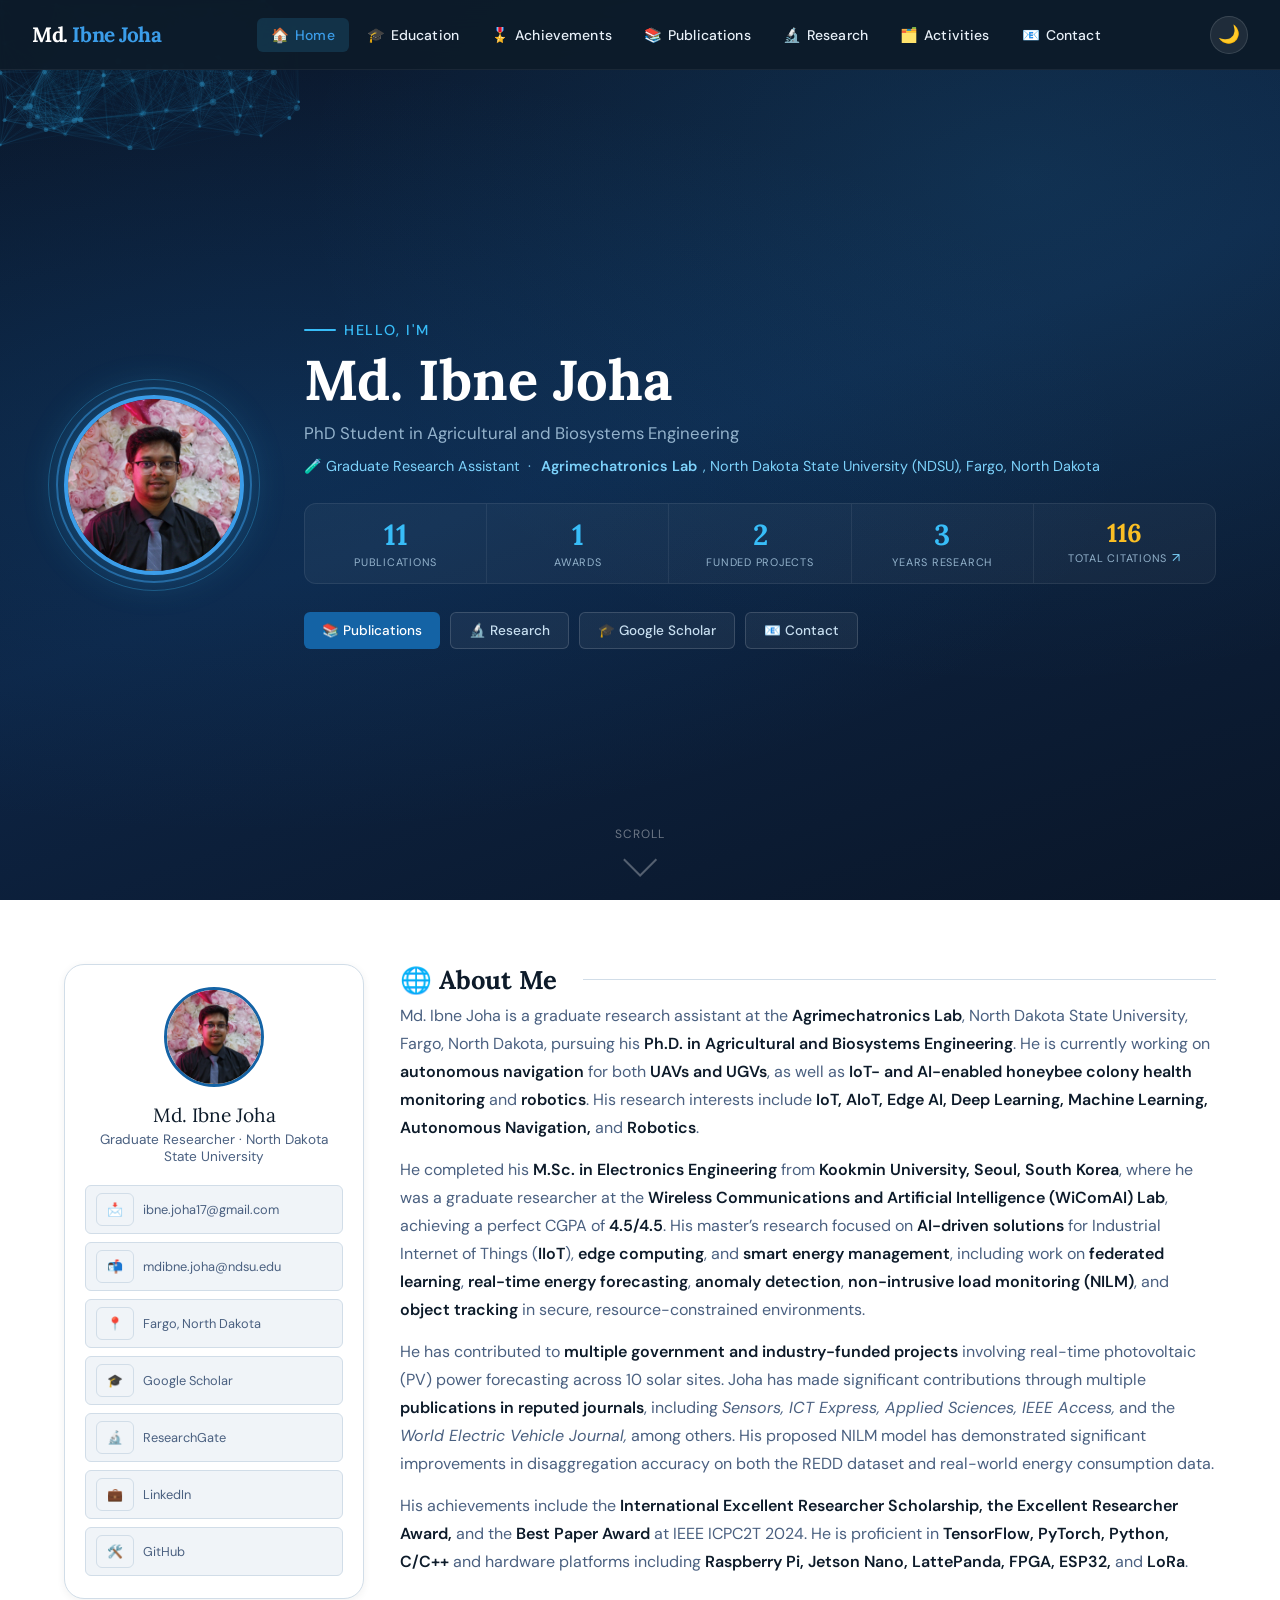
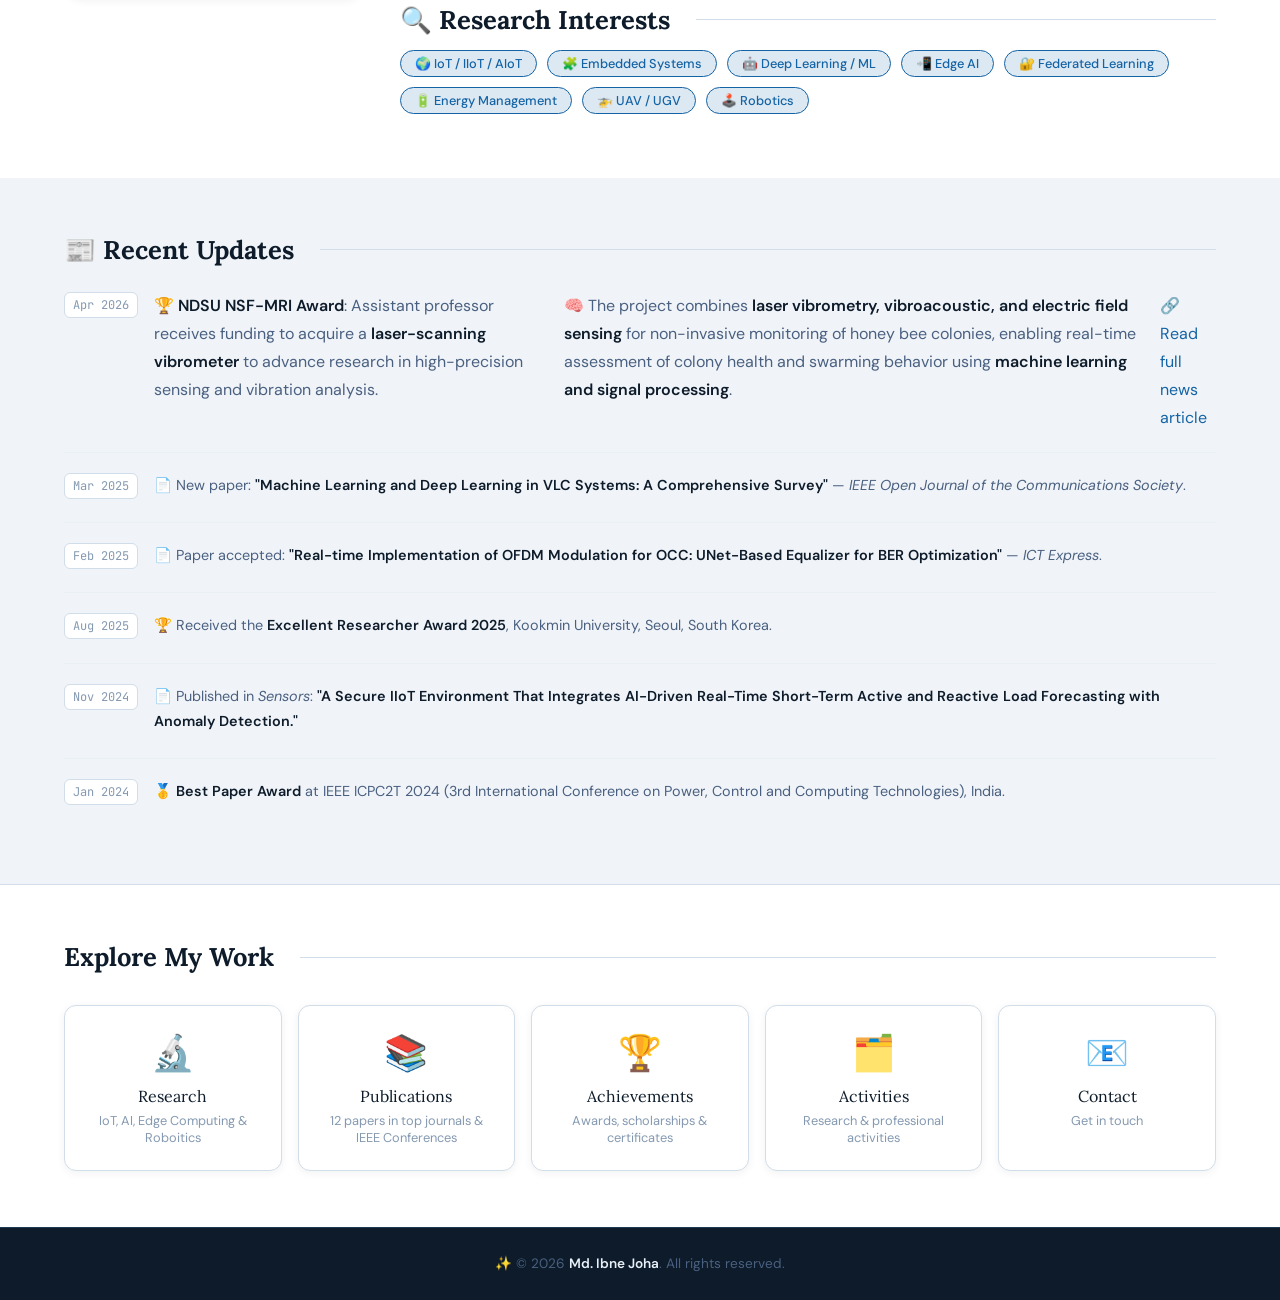
==== commit 3f787bbc: "Update index.html" ====
--- a/index.html
+++ b/index.html
@@ -134,7 +134,6 @@
     <div class="reveal"><h2 class="section-title">📰 Recent Updates</h2></div>
     <div class="news-list">
     <div class="news-item reveal delay-1">
-      <span class="news-date">Apr 2026</span>
         <span class="news-date">Apr 2026</span>
           <p>🏆 <strong>NDSU NSF-MRI Award</strong>: Assistant professor receives funding to acquire a <strong>laser-scanning vibrometer</strong> to advance research in high-precision sensing and vibration analysis.</p>
           <p>🧠 The project combines <strong>laser vibrometry, vibroacoustic, and electric field sensing</strong> for non-invasive monitoring of honey bee colonies, enabling real-time assessment of colony health and swarming behavior using <strong>machine learning and signal processing</strong>.</p>
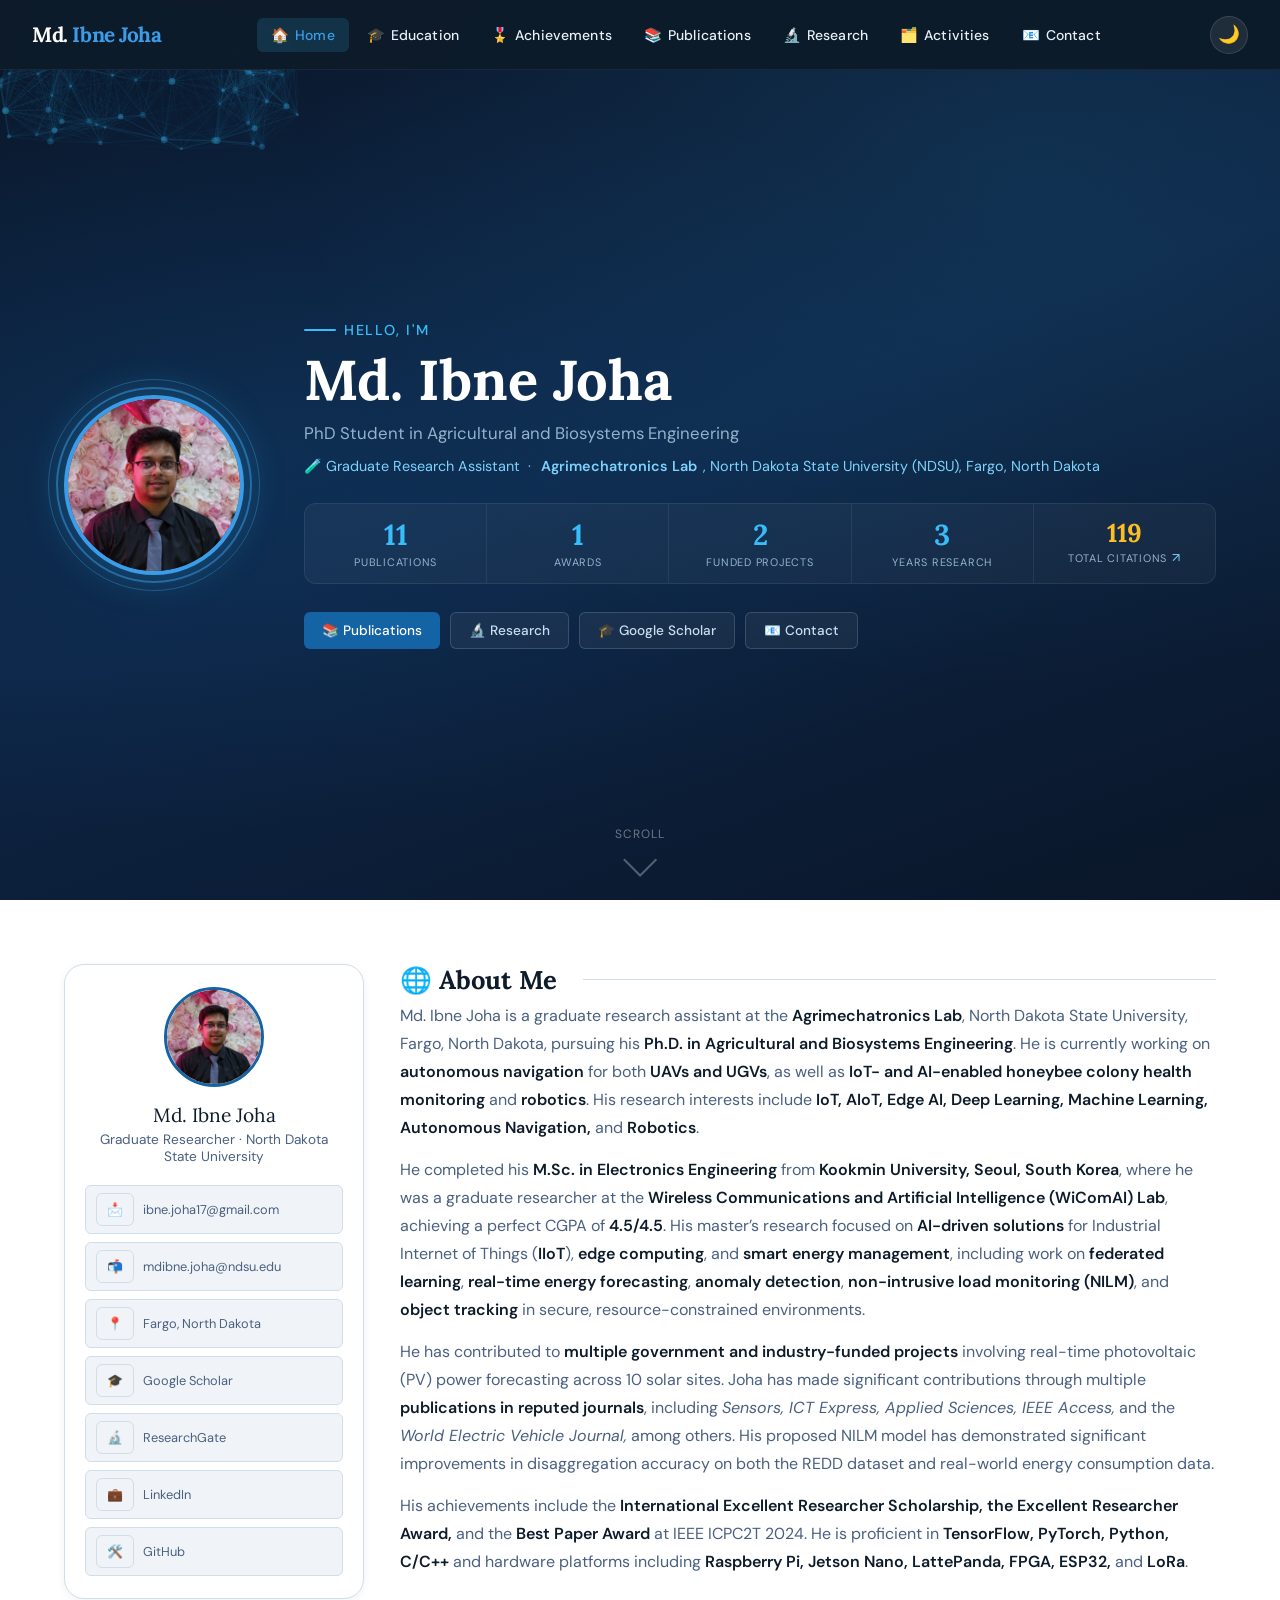
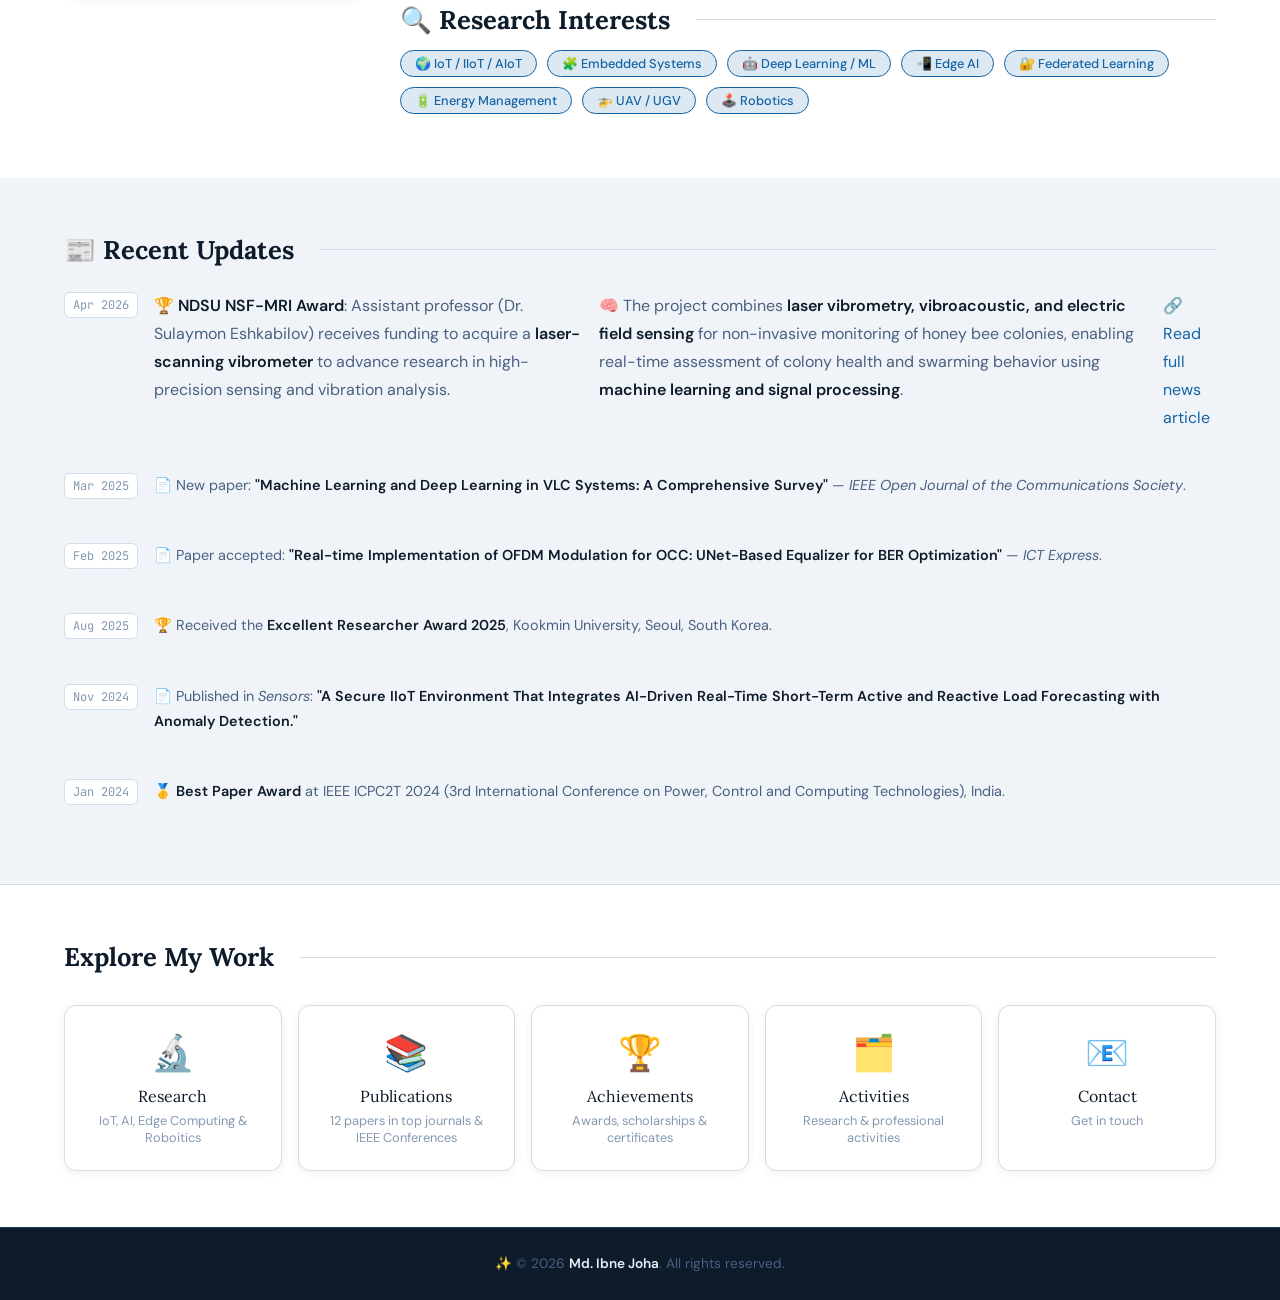
==== commit 9cc10373: "Update index.html" ====
--- a/index.html
+++ b/index.html
@@ -135,7 +135,7 @@
     <div class="news-list">
     <div class="news-item reveal delay-1">
         <span class="news-date">Apr 2026</span>
-          <p>🏆 <strong>NDSU NSF-MRI Award</strong>: Assistant professor receives funding to acquire a <strong>laser-scanning vibrometer</strong> to advance research in high-precision sensing and vibration analysis.</p>
+          <p>🏆 <strong>NDSU NSF-MRI Award</strong>: Assistant professor (Dr. Sulaymon Eshkabilov) receives funding to acquire a <strong>laser-scanning vibrometer</strong> to advance research in high-precision sensing and vibration analysis.</p>
           <p>🧠 The project combines <strong>laser vibrometry, vibroacoustic, and electric field sensing</strong> for non-invasive monitoring of honey bee colonies, enabling real-time assessment of colony health and swarming behavior using <strong>machine learning and signal processing</strong>.</p>
           <p>🔗 <a href="https://www.ndsu.edu/news/2026-04-02-ndsu-assistant-professor-receives-nsf-mri-award-acquire-laser-scanning-vibrometer" target="_blank">Read full news article</a></p>
         </div>
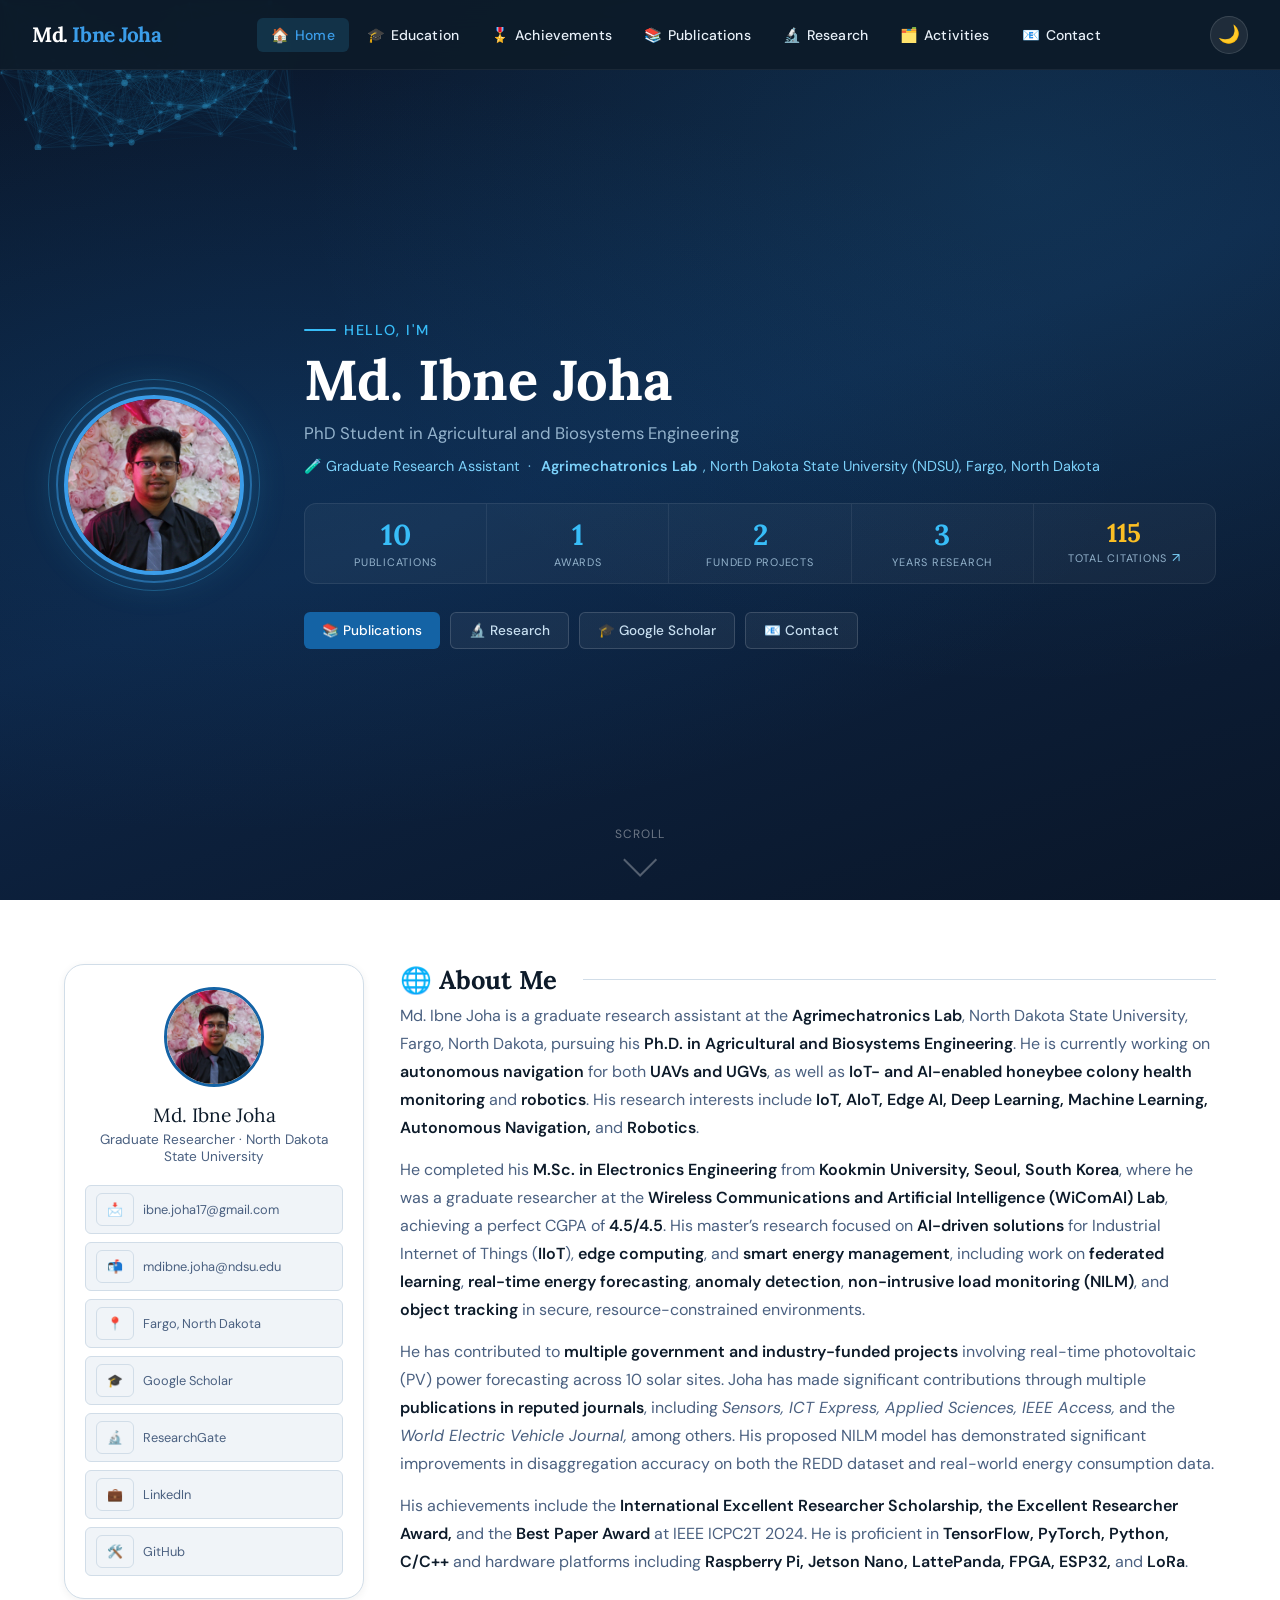
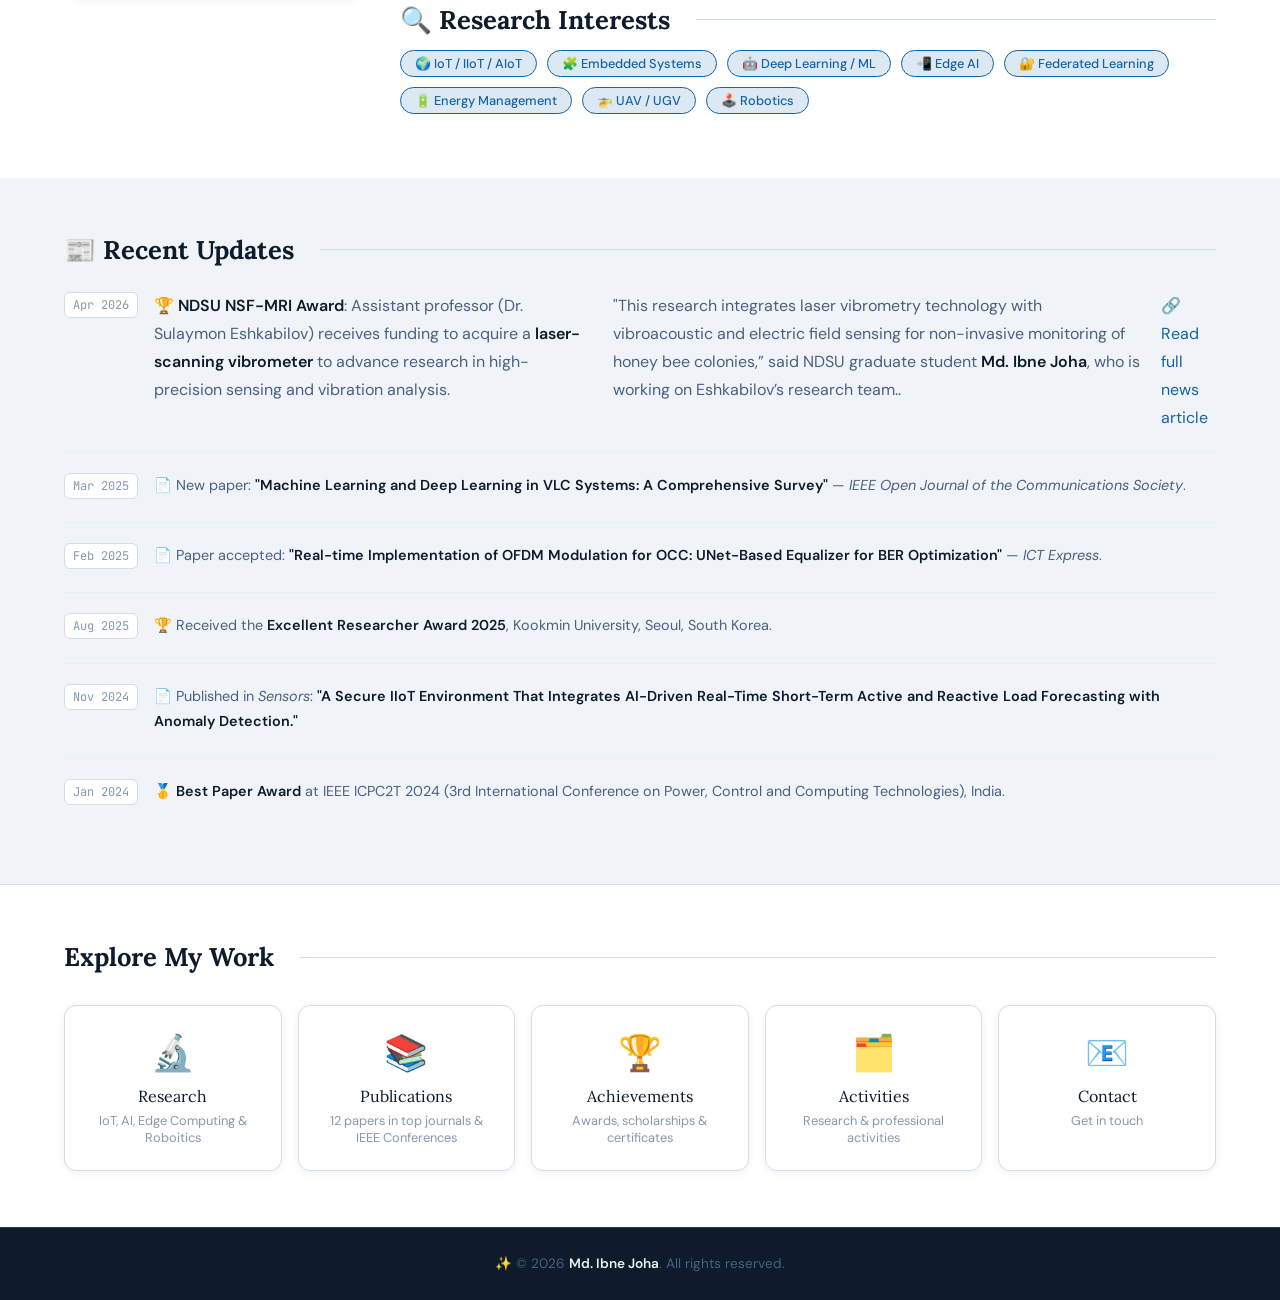
==== commit 9b279cf6: "Update index.html" ====
--- a/index.html
+++ b/index.html
@@ -136,7 +136,7 @@
     <div class="news-item reveal delay-1">
         <span class="news-date">Apr 2026</span>
           <p>🏆 <strong>NDSU NSF-MRI Award</strong>: Assistant professor (Dr. Sulaymon Eshkabilov) receives funding to acquire a <strong>laser-scanning vibrometer</strong> to advance research in high-precision sensing and vibration analysis.</p>
-          <p>🧠 The project combines <strong>laser vibrometry, vibroacoustic, and electric field sensing</strong> for non-invasive monitoring of honey bee colonies, enabling real-time assessment of colony health and swarming behavior using <strong>machine learning and signal processing</strong>.</p>
+          <p>"This research integrates laser vibrometry technology with vibroacoustic and electric field sensing for non-invasive monitoring of honey bee colonies,” said NDSU graduate student<strong> Md. Ibne Joha</strong>, who is working on Eshkabilov’s research team.</strong>.</p>
           <p>🔗 <a href="https://www.ndsu.edu/news/2026-04-02-ndsu-assistant-professor-receives-nsf-mri-award-acquire-laser-scanning-vibrometer" target="_blank">Read full news article</a></p>
         </div>
       <div class="news-item reveal delay-1">
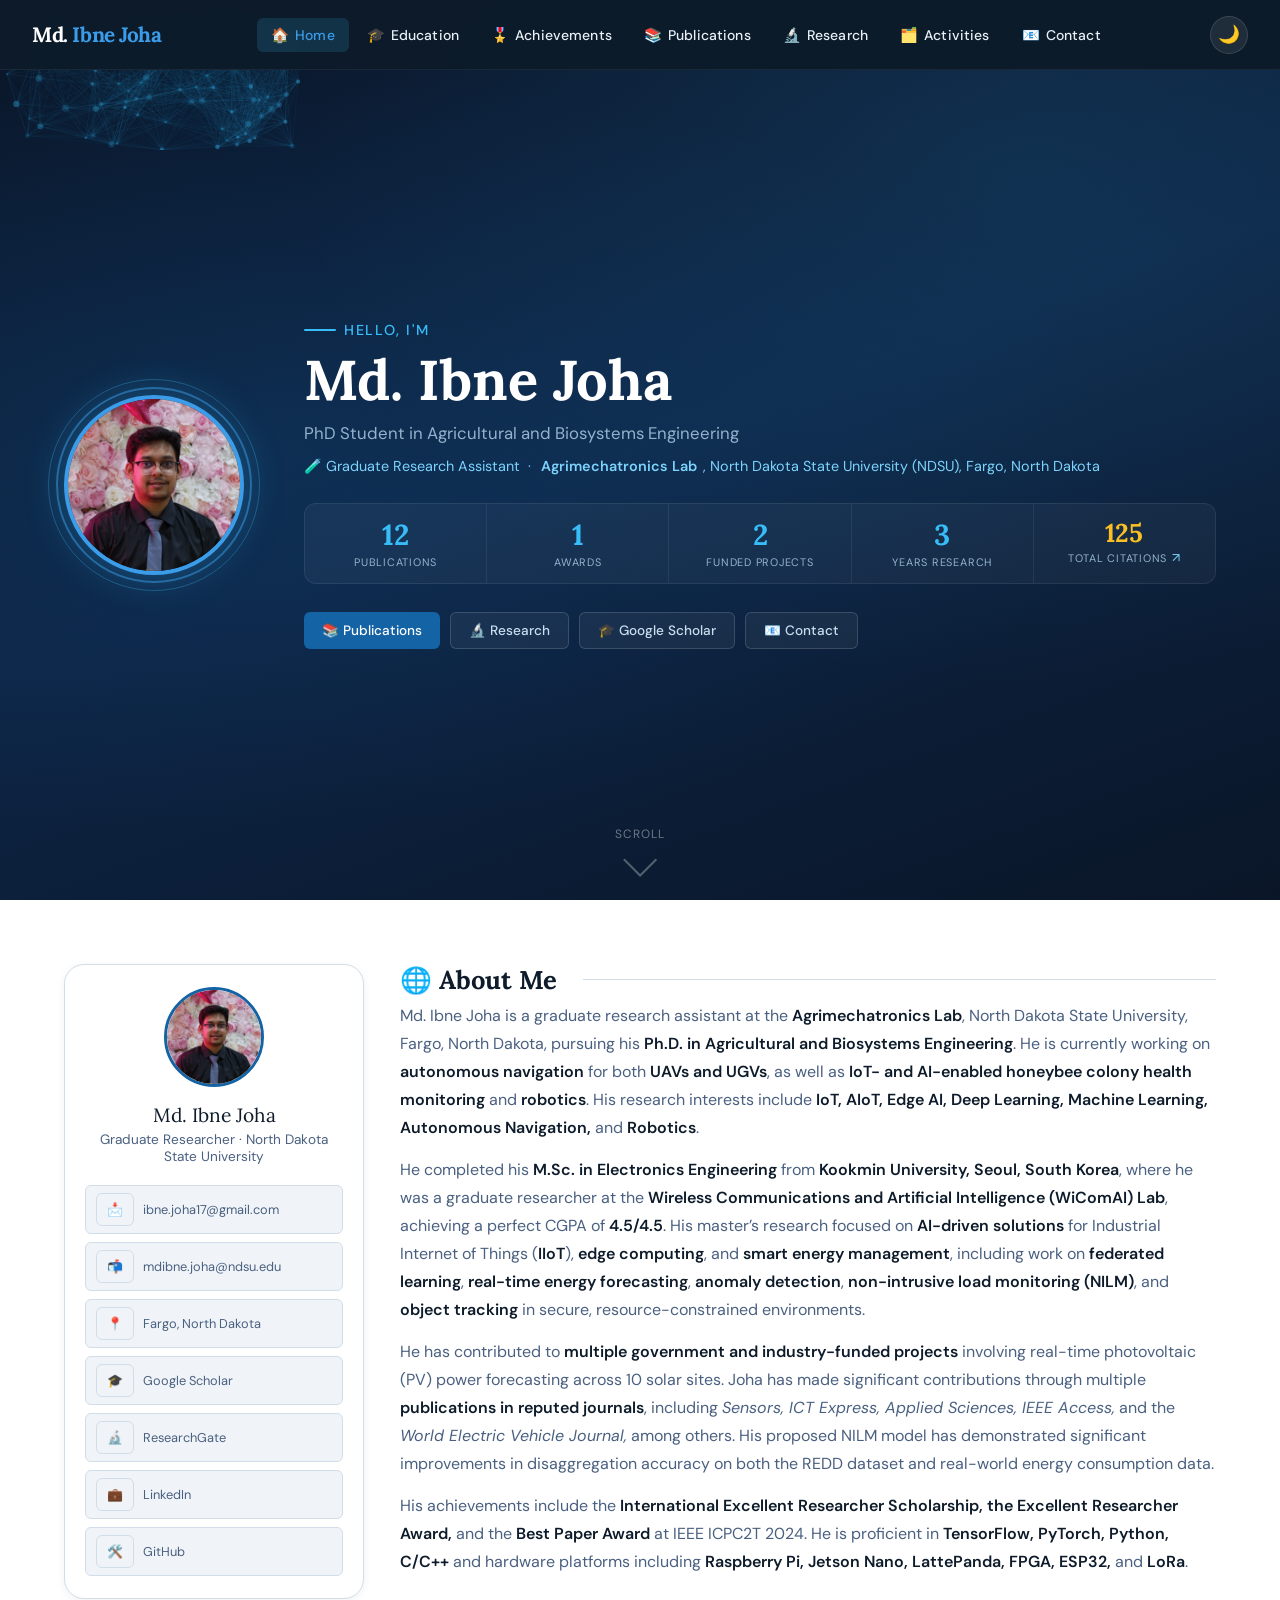
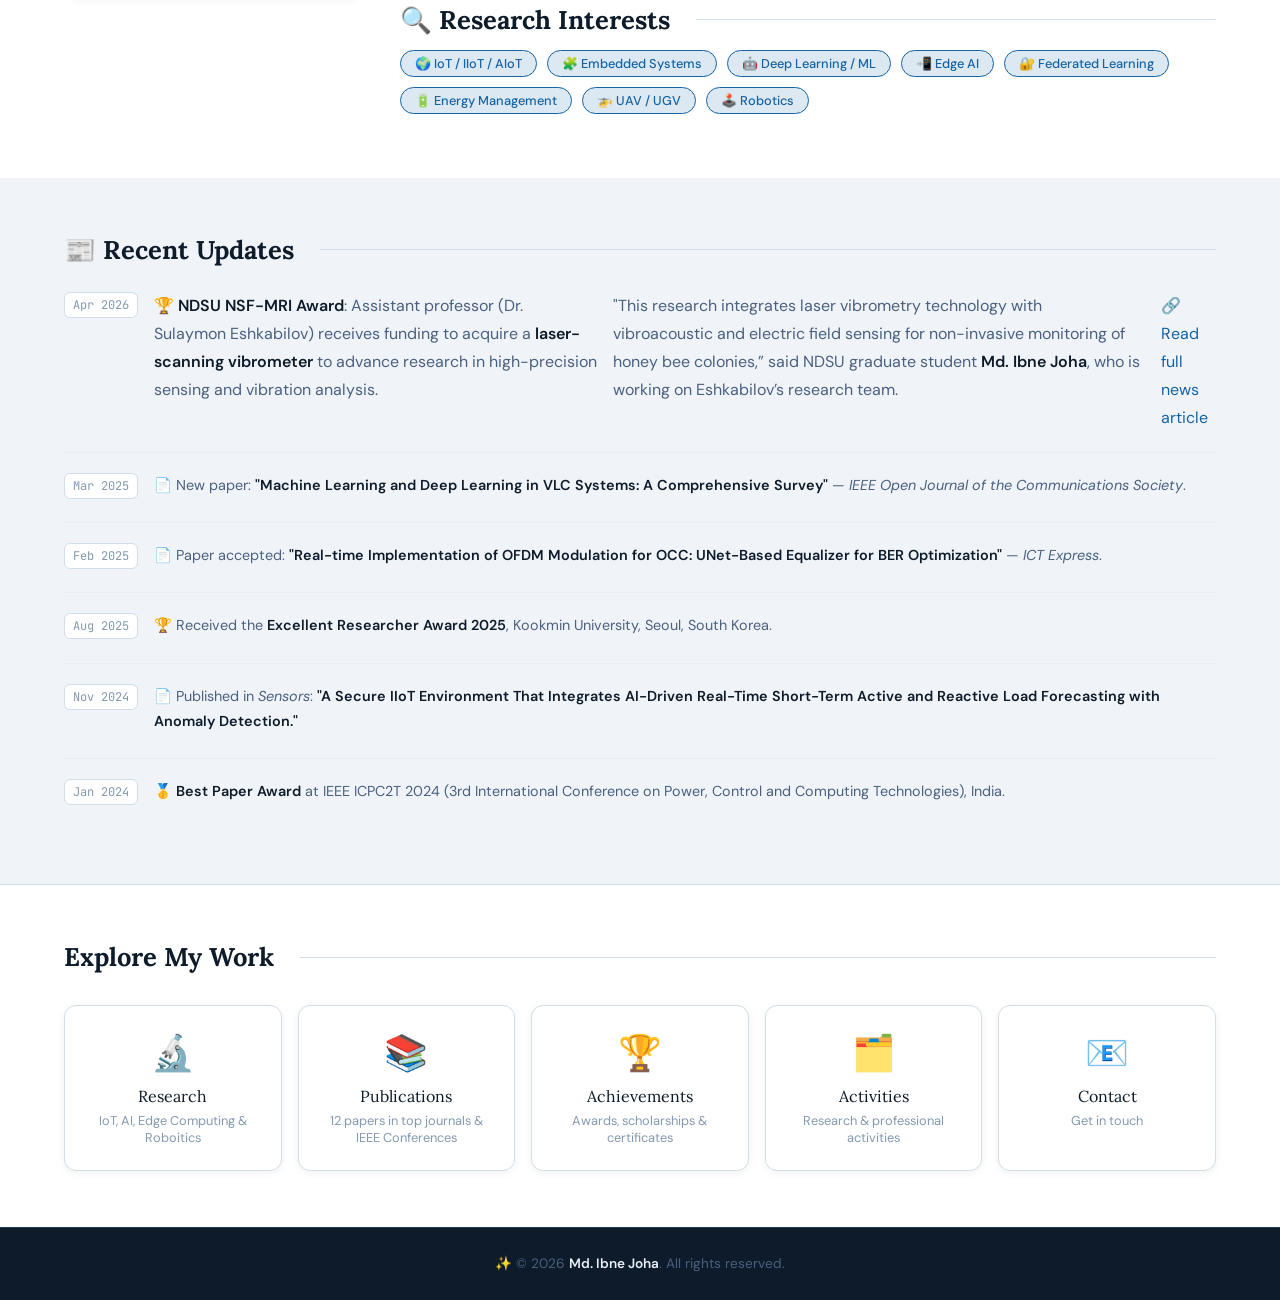
==== commit 7531c7a8: "Update index.html" ====
--- a/index.html
+++ b/index.html
@@ -136,7 +136,7 @@
     <div class="news-item reveal delay-1">
         <span class="news-date">Apr 2026</span>
           <p>🏆 <strong>NDSU NSF-MRI Award</strong>: Assistant professor (Dr. Sulaymon Eshkabilov) receives funding to acquire a <strong>laser-scanning vibrometer</strong> to advance research in high-precision sensing and vibration analysis.</p>
-          <p>"This research integrates laser vibrometry technology with vibroacoustic and electric field sensing for non-invasive monitoring of honey bee colonies,” said NDSU graduate student<strong> Md. Ibne Joha</strong>, who is working on Eshkabilov’s research team.</strong>.</p>
+          <p>"This research integrates laser vibrometry technology with vibroacoustic and electric field sensing for non-invasive monitoring of honey bee colonies,” said NDSU graduate student<strong> Md. Ibne Joha</strong>, who is working on Eshkabilov’s research team.</p>
           <p>🔗 <a href="https://www.ndsu.edu/news/2026-04-02-ndsu-assistant-professor-receives-nsf-mri-award-acquire-laser-scanning-vibrometer" target="_blank">Read full news article</a></p>
         </div>
       <div class="news-item reveal delay-1">
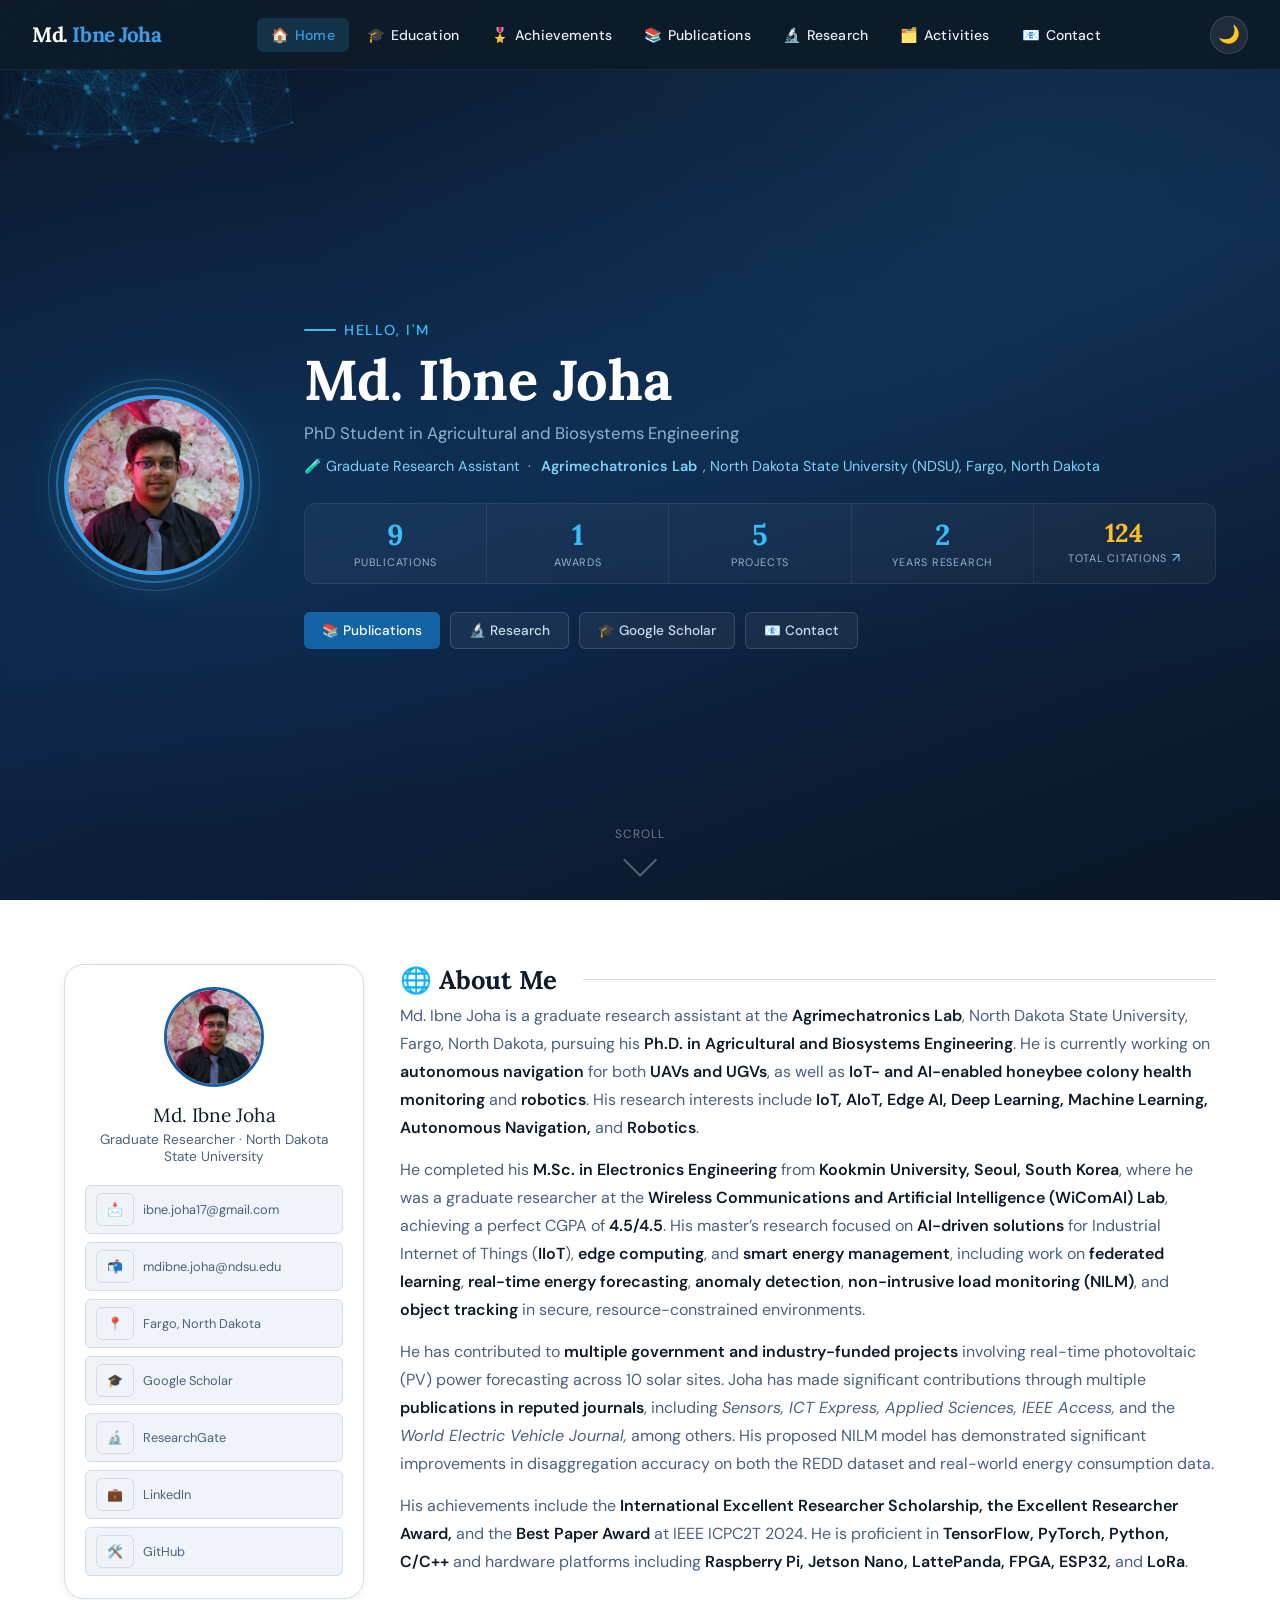
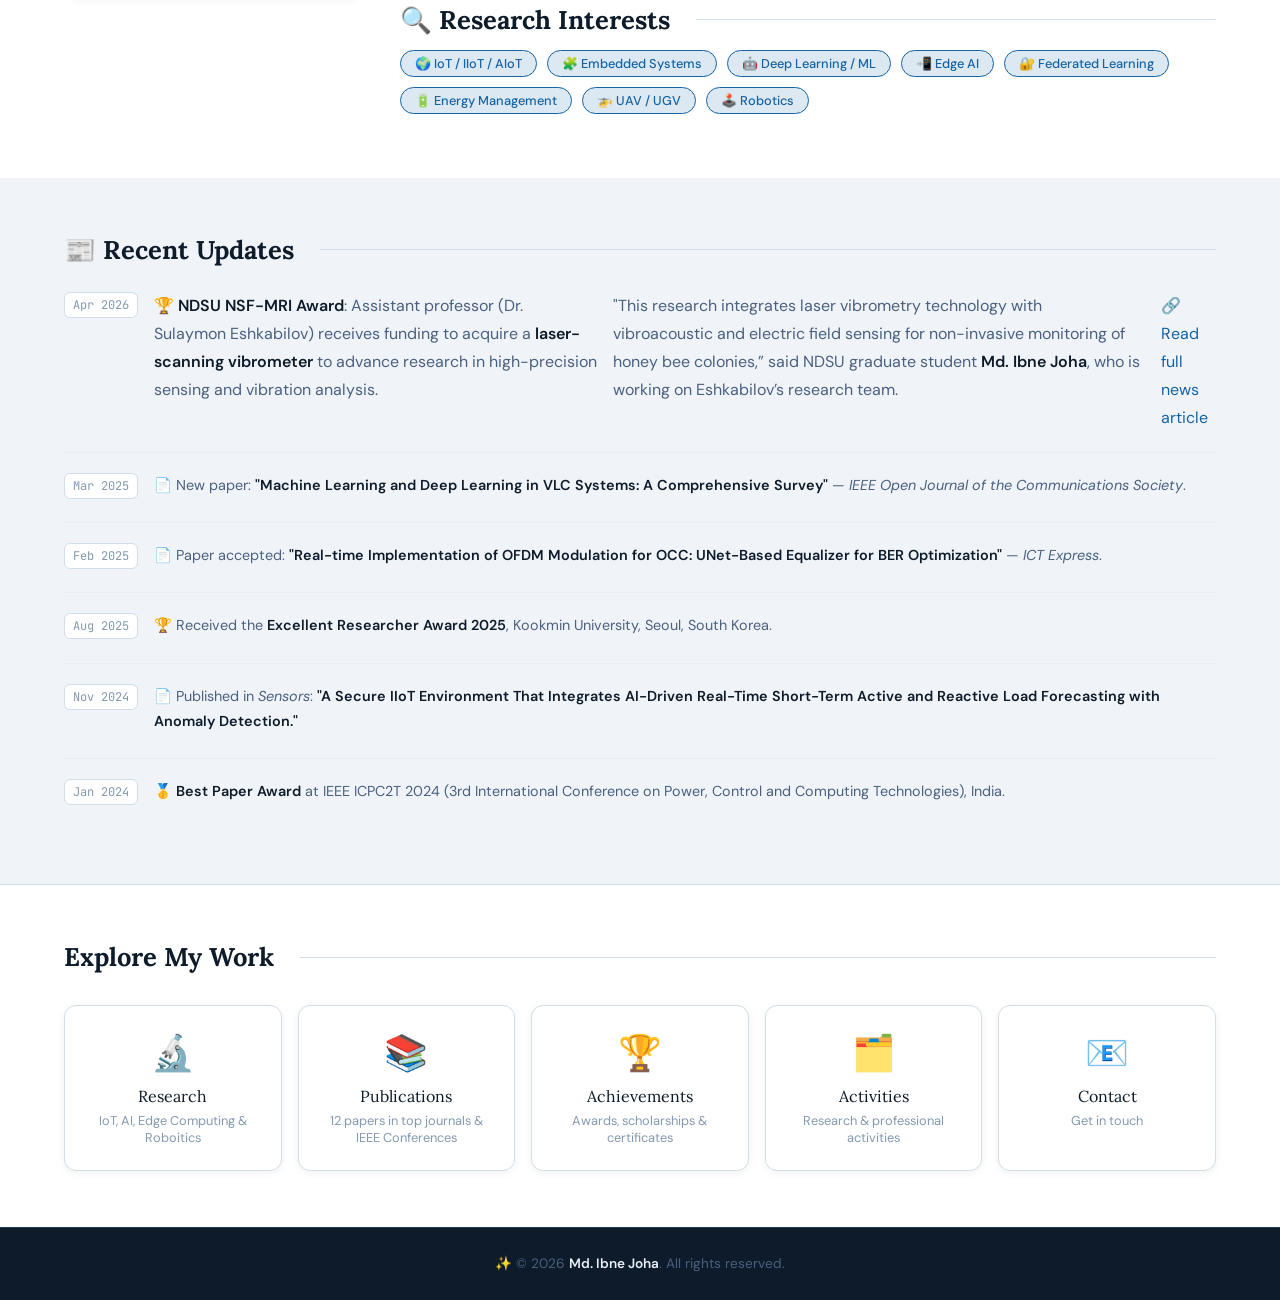
==== commit 677f5fe4: "Update hero stats label from 'Funded Projects' to 'Projects' Replaced 'Funded Projects' with 'Projec" ====
--- a/index.html
+++ b/index.html
@@ -55,7 +55,7 @@
       <div class="hero-stats">
         <div class="hero-stat"><span class="num" data-count="13">0</span><span class="lbl">Publications</span></div>
         <div class="hero-stat"><span class="num" data-count="2">0</span><span class="lbl">Awards</span></div>
-        <div class="hero-stat"><span class="num" data-count="3">0</span><span class="lbl">Funded Projects</span></div>
+        <div class="hero-stat"><span class="num" data-count="8">0</span><span class="lbl">Projects</span></div>
         <div class="hero-stat"><span class="num" data-count="4">0</span><span class="lbl">Years Research</span></div>
         <div class="hero-stat">
           <span class="num" id="hero-citations" style="font-size:1.6rem;">—</span>
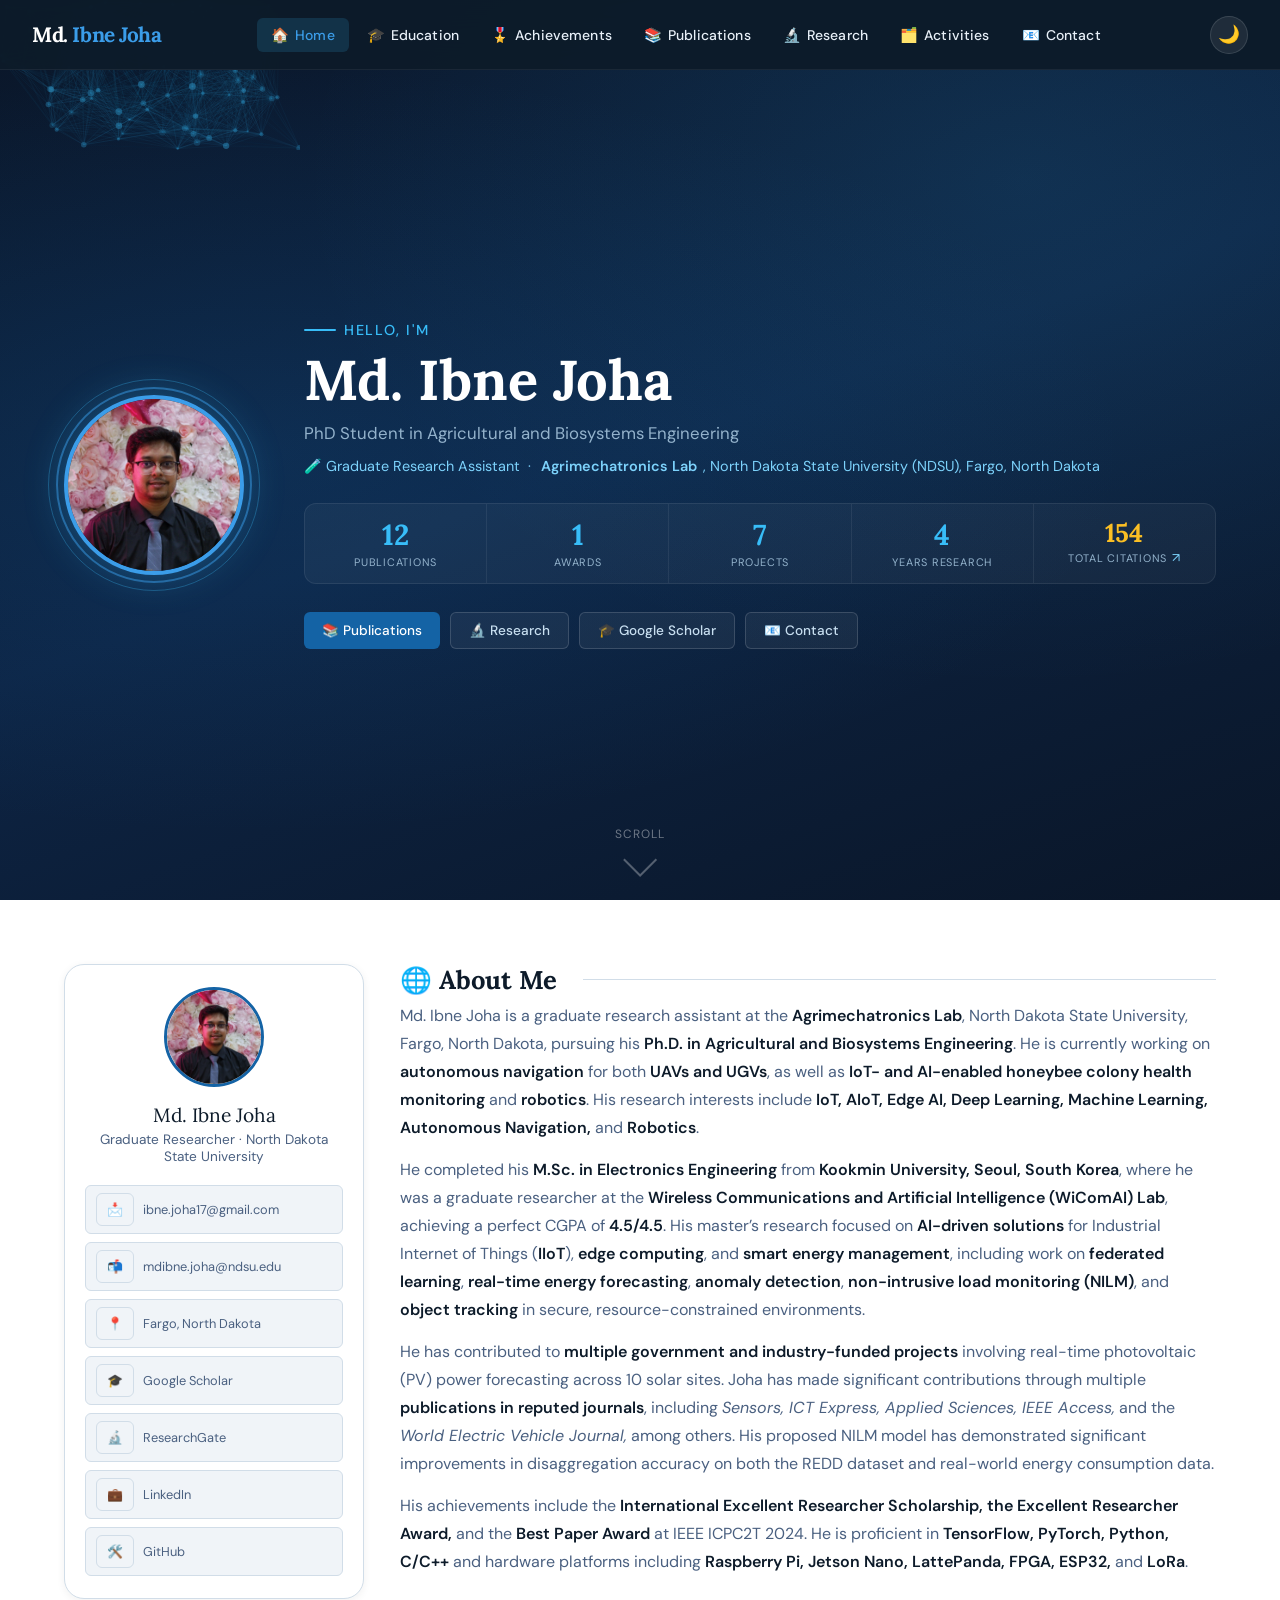
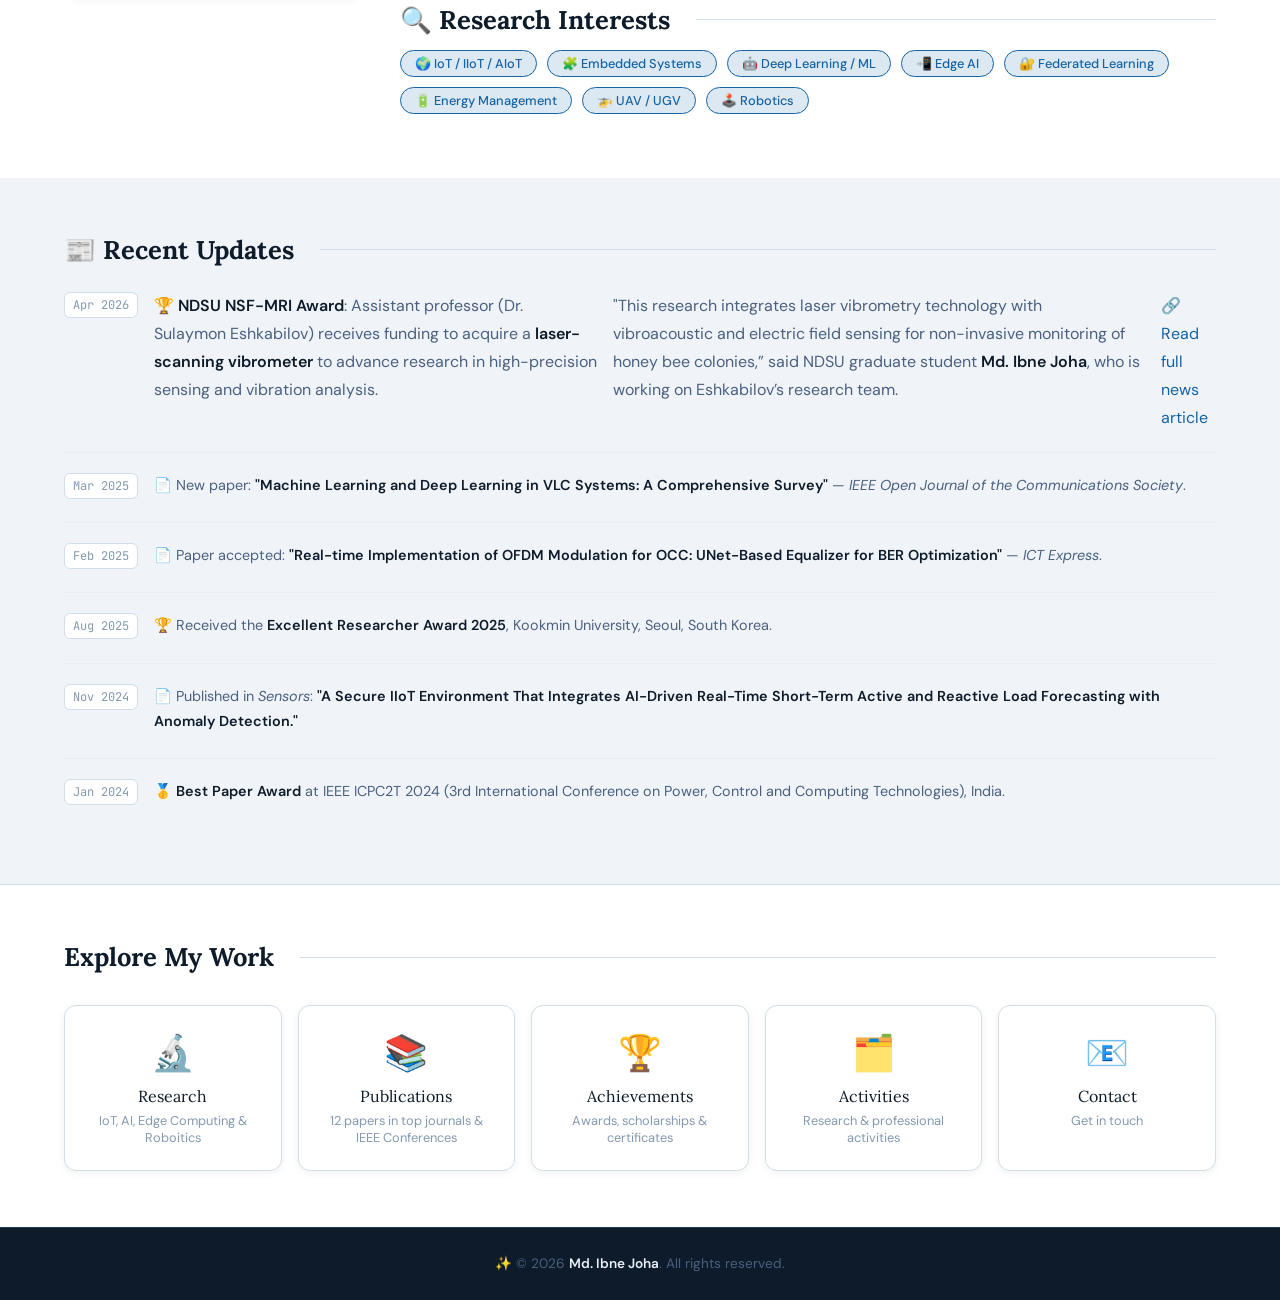
==== commit 83c30f5d: "Update Years Research count from 4 to 5" ====
--- a/index.html
+++ b/index.html
@@ -56,7 +56,7 @@
         <div class="hero-stat"><span class="num" data-count="13">0</span><span class="lbl">Publications</span></div>
         <div class="hero-stat"><span class="num" data-count="2">0</span><span class="lbl">Awards</span></div>
         <div class="hero-stat"><span class="num" data-count="8">0</span><span class="lbl">Projects</span></div>
-        <div class="hero-stat"><span class="num" data-count="4">0</span><span class="lbl">Years Research</span></div>
+        <div class="hero-stat"><span class="num" data-count="5">0</span><span class="lbl">Years Research</span></div>
         <div class="hero-stat">
           <span class="num" id="hero-citations" style="font-size:1.6rem;">—</span>
           <span class="lbl" style="display:flex;align-items:center;gap:5px;">
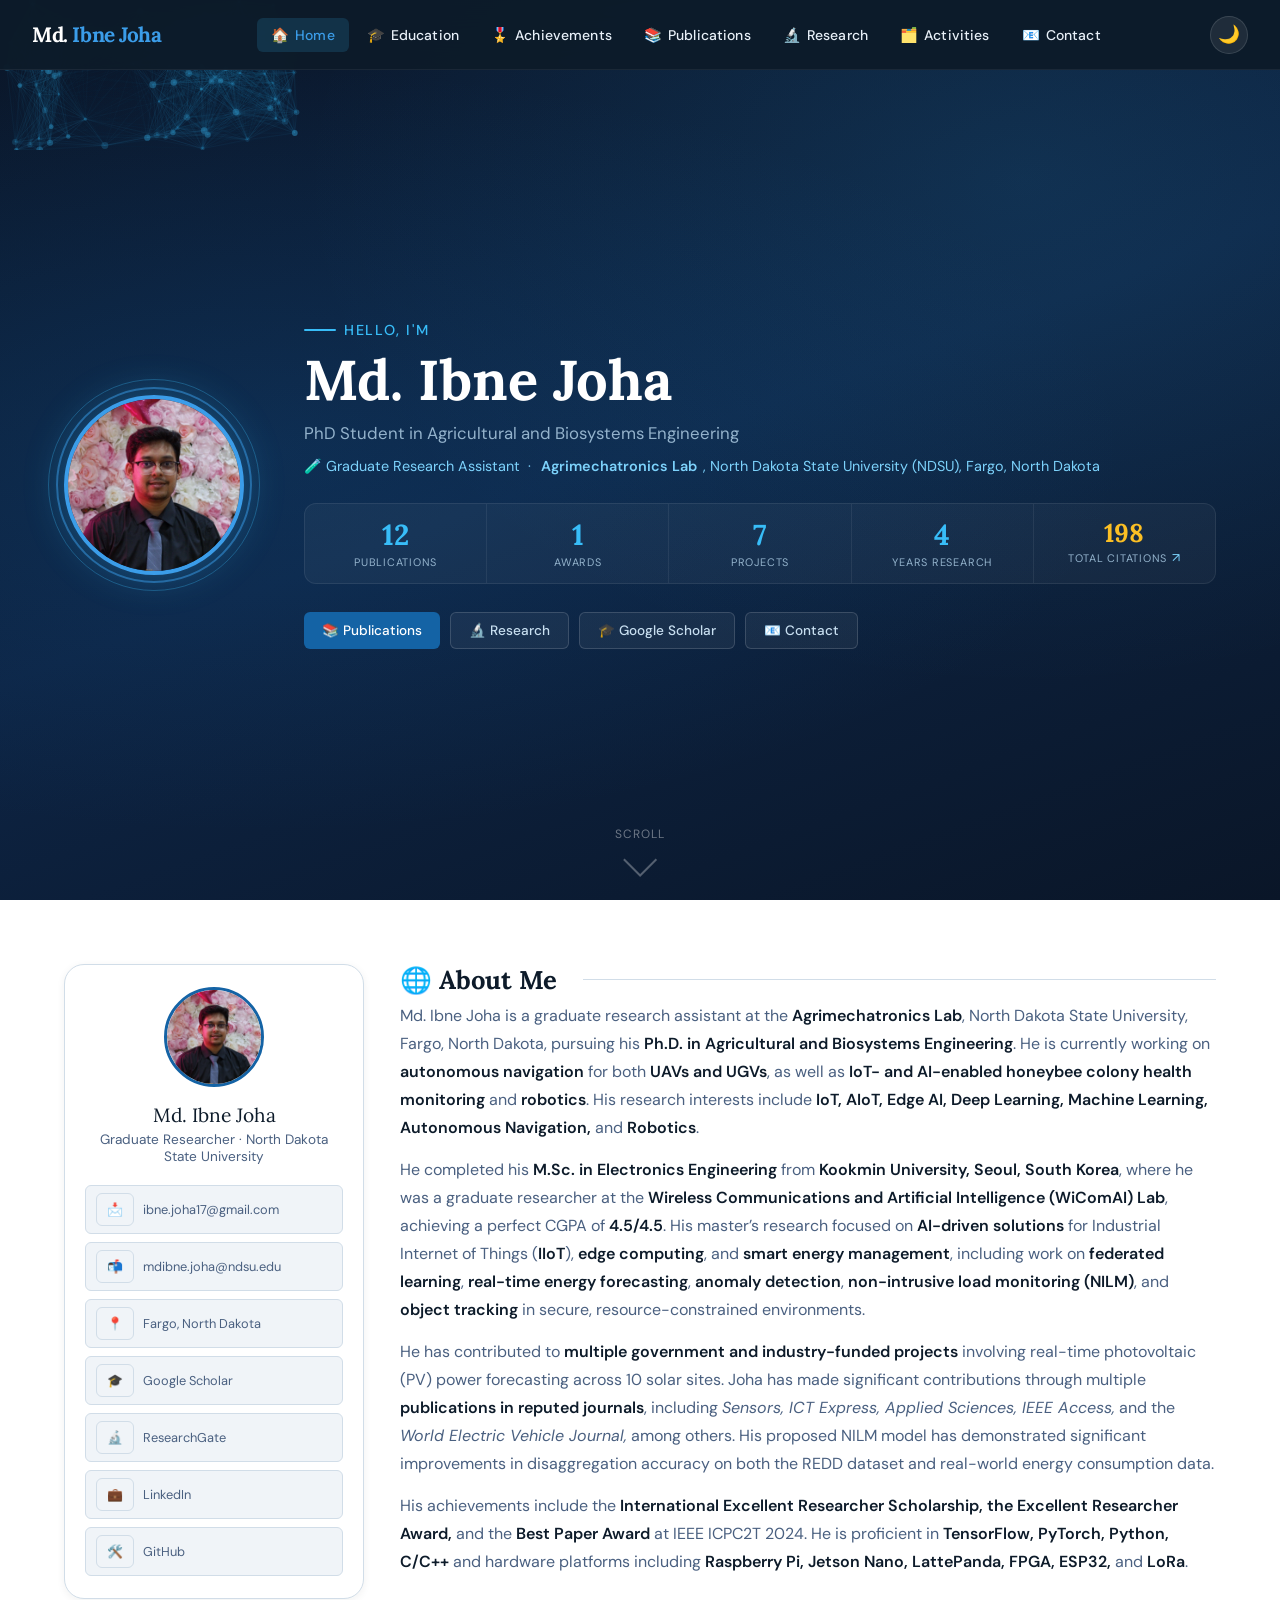
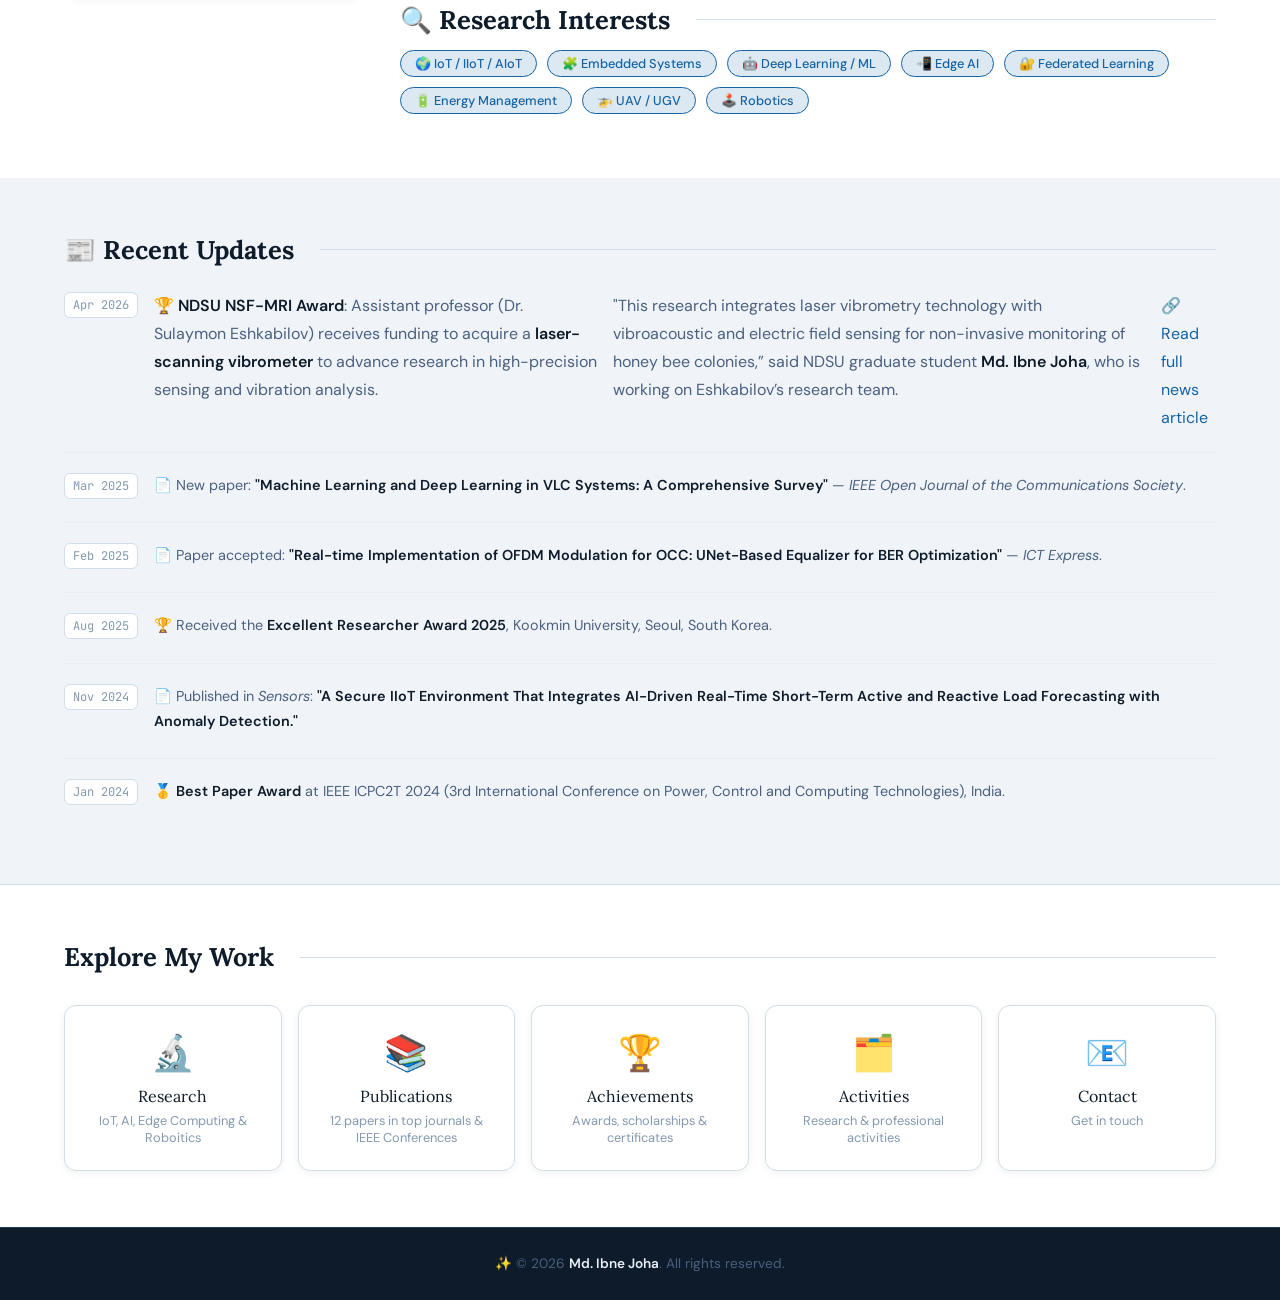
==== commit d08ae999: "Update Agrimechatronics Lab link in index.html" ====
--- a/index.html
+++ b/index.html
@@ -49,7 +49,7 @@
       <p class="hero-title">PhD Student in Agricultural and Biosystems Engineering &nbsp;</p>
       <p class="hero-affiliation">
         🧪 Graduate Research Assistant &nbsp;·&nbsp;
-        <a href="https://sites.google.com/ndsu.edu/agriculturalmechatronicslab/home?authuser=0" target="_blank" rel="noopener" style="color:#7dd3fc;font-weight:600;">Agrimechatronics Lab</a>,
+        <a href="https://www.agrimechatronics.com/" target="_blank" rel="noopener" style="color:#7dd3fc;font-weight:600;">Agrimechatronics Lab</a>,
         North Dakota State University (NDSU), Fargo, North Dakota
       </p>
       <div class="hero-stats">
